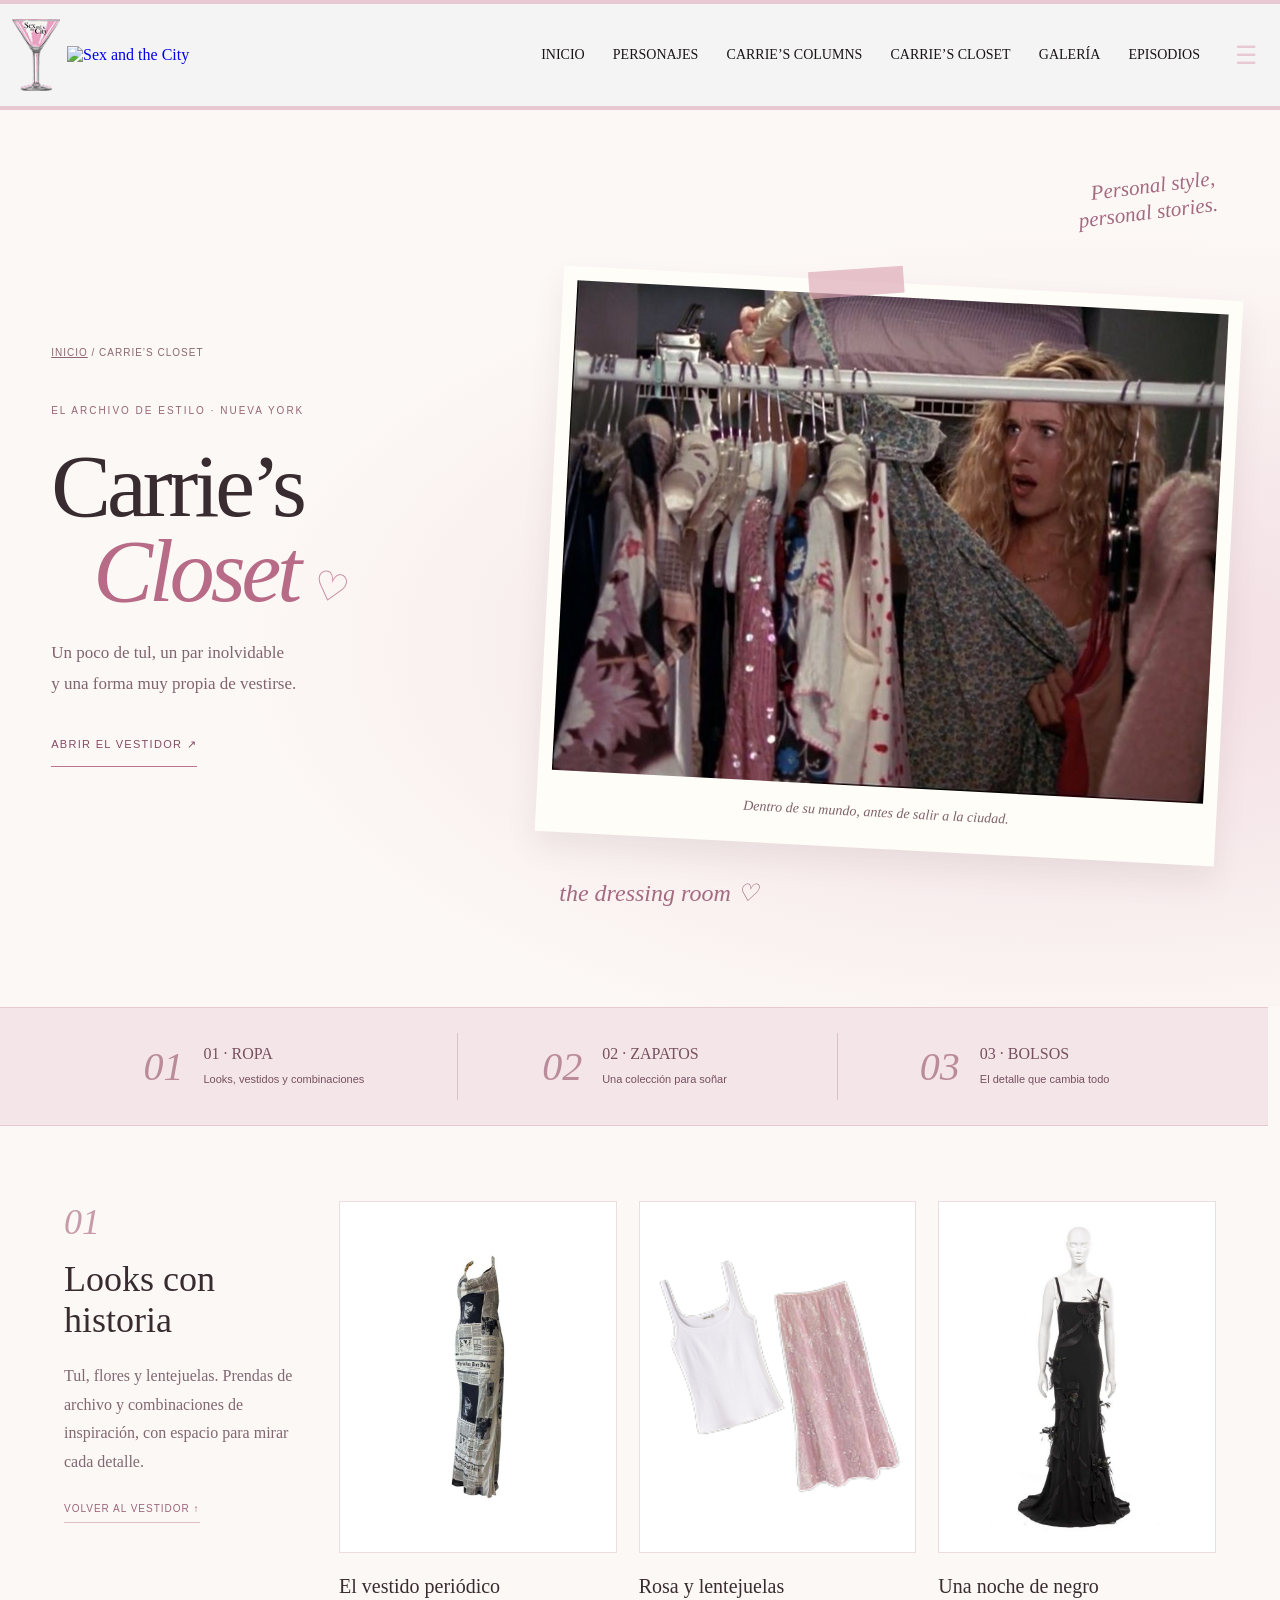
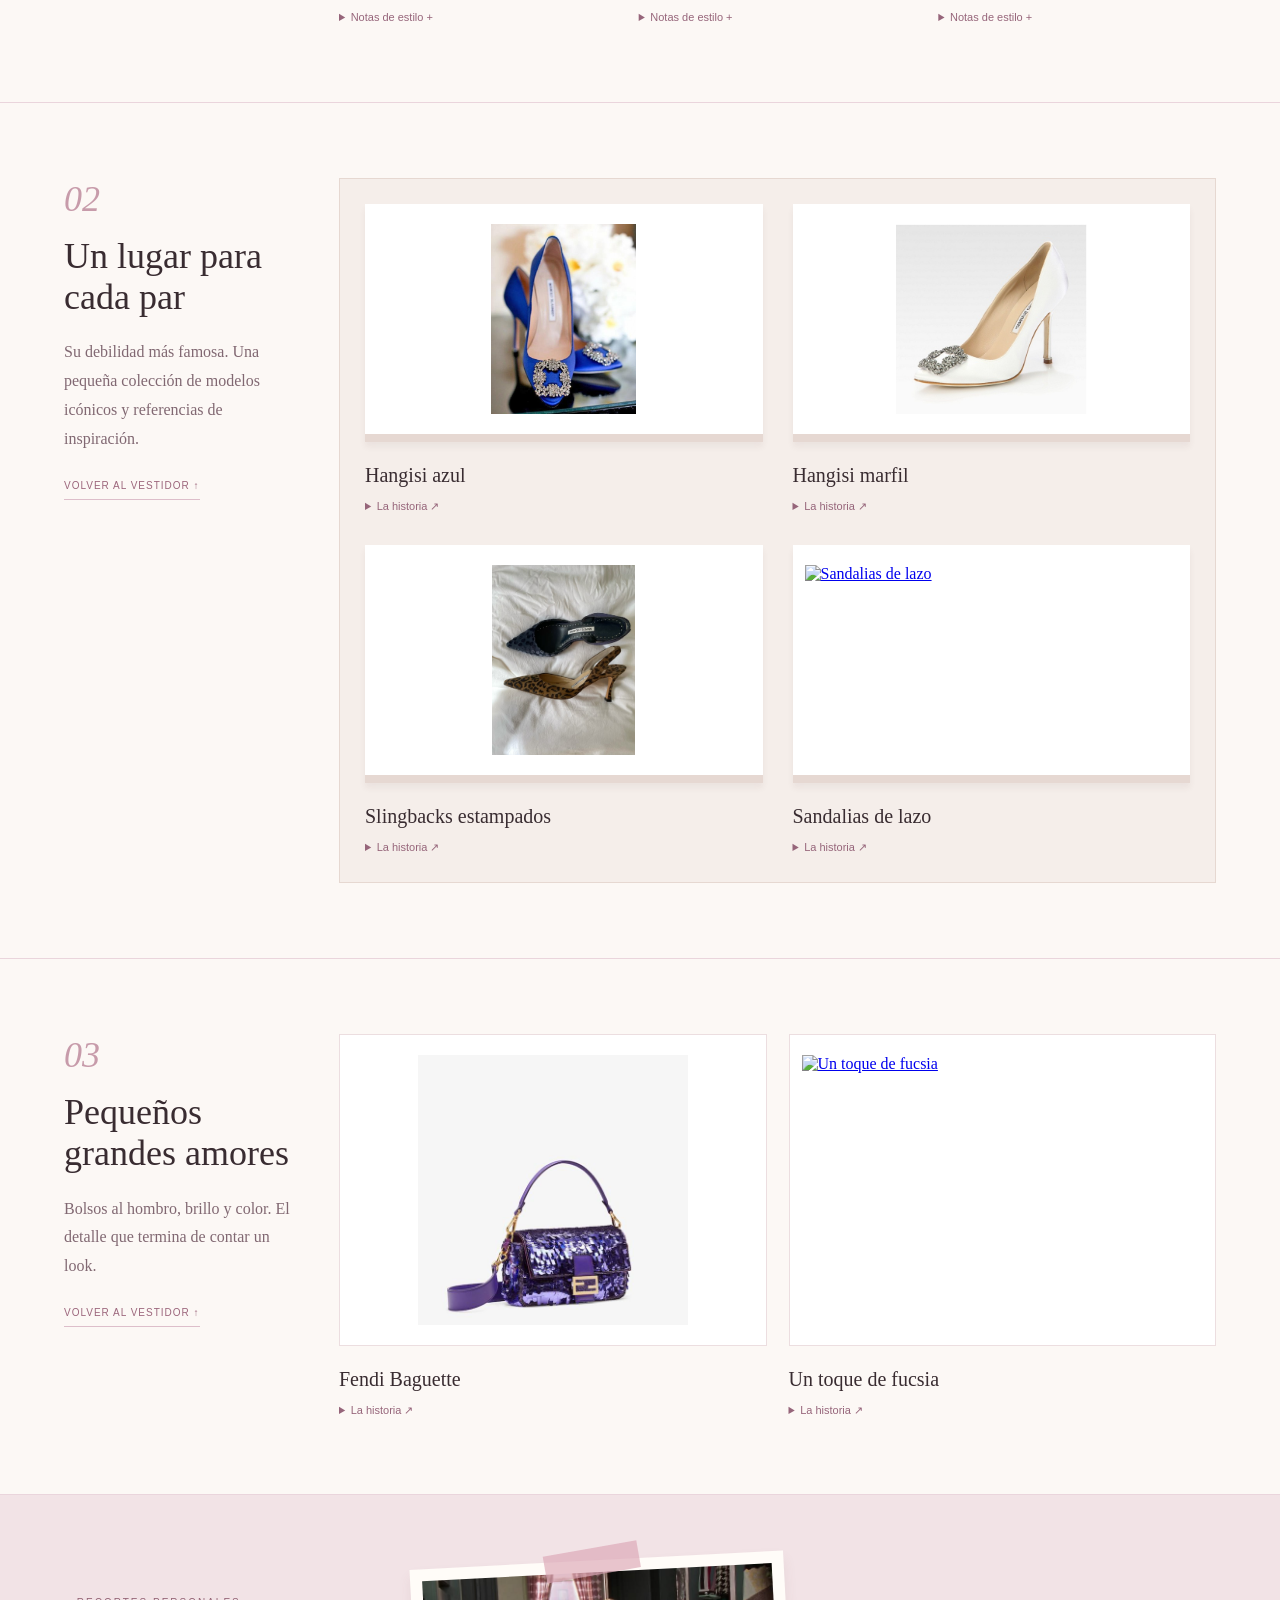
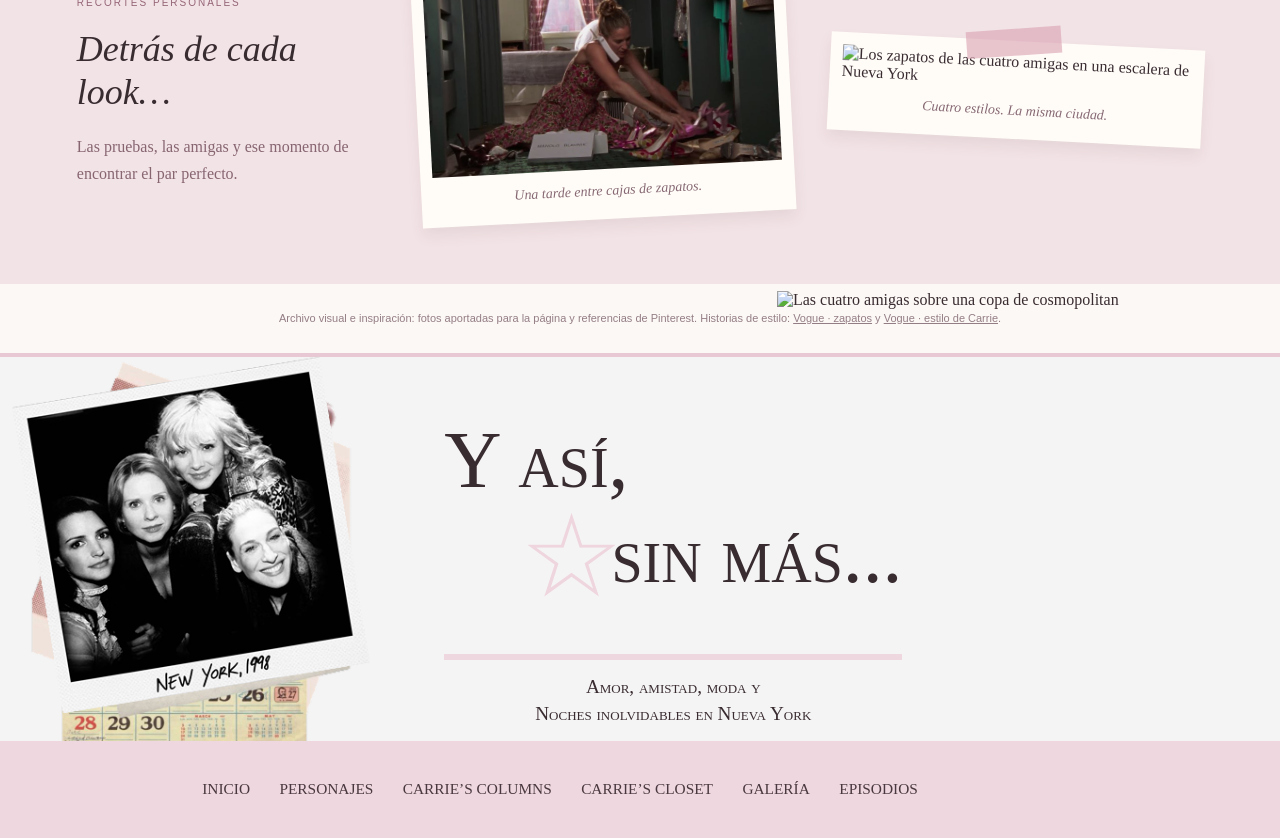
==== closet.html @ 728fbae3 "Add files via upload" ====
<!DOCTYPE html><html lang="es"><head><meta charset="UTF-8"><meta name="viewport" content="width=device-width, initial-scale=1.0"><title>Carrie's Closet | Sex and the City</title><link rel="stylesheet" href="style.css"><link rel="stylesheet" href="closet.css"></head><body class="pagina-closet">  <header class="site-header">
    <a class="logo" href="index.html" aria-label="Sex and the City · Inicio">
      <img src="imagenes/logo.png" alt="">
      <img src="imagenes/logo2sex.png" alt="Sex and the City" class="logo-secundaria">
    </a>
    <nav id="site-nav" aria-label="Navegación principal">
      <a href="index.html">INICIO</a>
      <a href="personajes.html">PERSONAJES</a>
      <a href="columnas.html">CARRIE’S COLUMNS</a>
      <a href="closet.html" aria-current="page">CARRIE’S CLOSET</a>
      <a href="galeria.html">GALERÍA</a>
      <a href="episodios.html">EPISODIOS</a>
    </nav>
    <button class="menu" type="button" aria-label="Abrir menú" aria-expanded="false" aria-controls="menu-overlay" aria-haspopup="dialog">☰</button>
  </header><main><section class="vestidor" id="vestidor"><div class="vestidor-centro"><p class="closet-migas"><a href="index.html">INICIO</a> / CARRIE’S CLOSET</p><span class="archivo-label">EL ARCHIVO DE ESTILO · NUEVA YORK</span><h1>Carrie’s<br><em>Closet</em><span aria-hidden="true">♡</span></h1><p>Un poco de tul, un par inolvidable<br>y una forma muy propia de vestirse.</p><a class="closet-boton" href="#ropa">ABRIR EL VESTIDOR ↗</a></div><div class="portada-editorial"><span class="nota-portada">Personal style,<br>personal stories.</span><figure><img src="imagenes/closet-portada.jpeg" alt="Carrie explorando su vestidor"><figcaption>Dentro de su mundo, antes de salir a la ciudad.</figcaption></figure><span class="firma-portada">the dressing room ♡</span></div></section><nav class="closet-indice" aria-label="Categorías del vestidor"><a href="#ropa"><span class="indice-numero">01</span><span>01 · ROPA<small>Looks, vestidos y combinaciones</small></span></a><a href="#zapatos"><span class="indice-numero">02</span><span>02 · ZAPATOS<small>Una colección para soñar</small></span></a><a href="#bolsos"><span class="indice-numero">03</span><span>03 · BOLSOS<small>El detalle que cambia todo</small></span></a></nav><section class="closet-categoria" id="ropa"><div class="closet-descripcion"><span>01</span><h2>Looks con historia</h2><p>Tul, flores y lentejuelas. Prendas de archivo y combinaciones de inspiración, con espacio para mirar cada detalle.</p><a href="#vestidor">VOLVER AL VESTIDOR ↑</a></div><div class="coleccion coleccion-ropa"><article class="pieza"><a class="pieza-imagen" href="imagenes/vestido-prenda-1.jpg" aria-label="Ampliar El vestido periódico"><img src="imagenes/vestido-prenda-1.jpg" alt="El vestido periódico" loading="lazy"></a><h3>El vestido periódico</h3><details><summary>Notas de estilo +</summary><p>El estampado de periódico de Dior, creado por John Galliano, es uno de los códigos más reconocibles del vestuario de Carrie. Esta pieza de archivo muestra el diseño sin una escena de fondo.</p></details></article><article class="pieza"><a class="pieza-imagen" href="imagenes/looks.png" aria-label="Ampliar Rosa y lentejuelas"><img src="imagenes/looks.png" alt="Rosa y lentejuelas" loading="lazy"></a><h3>Rosa y lentejuelas</h3><details><summary>Notas de estilo +</summary><p>Una musculosa blanca y una falda rosa: inspiración para ese equilibrio entre prendas sencillas y una textura que se lleva todas las miradas.</p></details></article><article class="pieza"><a class="pieza-imagen" href="imagenes/vestido-prenda-2.jpg" aria-label="Ampliar Una noche de negro"><img src="imagenes/vestido-prenda-2.jpg" alt="Una noche de negro" loading="lazy"></a><h3>Una noche de negro</h3><details><summary>Notas de estilo +</summary><p>Vestido largo con flores y detalles de plumas sobre maniquí. Una referencia de inspiración para el costado más teatral del vestidor.</p></details></article></div></section><section class="closet-categoria" id="zapatos"><div class="closet-descripcion"><span>02</span><h2>Un lugar para cada par</h2><p>Su debilidad más famosa. Una pequeña colección de modelos icónicos y referencias de inspiración.</p><a href="#vestidor">VOLVER AL VESTIDOR ↑</a></div><div class="coleccion coleccion-zapatos"><article class="pieza"><a class="pieza-imagen" href="imagenes/closet-pin-1.jpg" aria-label="Ampliar Hangisi azul"><img src="imagenes/closet-pin-1.jpg" alt="Hangisi azul" loading="lazy"></a><h3>Hangisi azul</h3><details><summary>La historia ↗</summary><p>Manolo Blahnik. El modelo de satén azul con hebilla de cristales se vuelve un símbolo romántico en la primera película de Sex and the City.</p></details></article><article class="pieza"><a class="pieza-imagen" href="imagenes/closet-pin-0.jpg" aria-label="Ampliar Hangisi marfil"><img src="imagenes/closet-pin-0.jpg" alt="Hangisi marfil" loading="lazy"></a><h3>Hangisi marfil</h3><details><summary>La historia ↗</summary><p>Una variante del modelo Hangisi. Referencia de diseño; este color no se presenta como el par azul de la película.</p></details></article><article class="pieza"><a class="pieza-imagen" href="imagenes/closet-pin-2.jpg" aria-label="Ampliar Slingbacks estampados"><img src="imagenes/closet-pin-2.jpg" alt="Slingbacks estampados" loading="lazy"></a><h3>Slingbacks estampados</h3><details><summary>La historia ↗</summary><p>Manolo Blahnik en una referencia vintage. Una inspiración para el gusto de Carrie por los zapatos con personalidad; no atribuimos estos pares a un episodio concreto.</p></details></article><article class="pieza"><a class="pieza-imagen" href="imagenes/zapatos.png" aria-label="Ampliar Sandalias de lazo"><img src="imagenes/zapatos.png" alt="Sandalias de lazo" loading="lazy"></a><h3>Sandalias de lazo</h3><details><summary>La historia ↗</summary><p>Recorte de inspiración en rosa: tiras delicadas y pequeños lazos para acompañar el ambiente femenino del vestidor.</p></details></article></div></section><section class="closet-categoria" id="bolsos"><div class="closet-descripcion"><span>03</span><h2>Pequeños grandes amores</h2><p>Bolsos al hombro, brillo y color. El detalle que termina de contar un look.</p><a href="#vestidor">VOLVER AL VESTIDOR ↑</a></div><div class="coleccion coleccion-bolsos"><article class="pieza"><a class="pieza-imagen" href="imagenes/closet-pin-5.jpg" aria-label="Ampliar Fendi Baguette"><img src="imagenes/closet-pin-5.jpg" alt="Fendi Baguette" loading="lazy"></a><h3>Fendi Baguette</h3><details><summary>La historia ↗</summary><p>Su silueta compacta y su versión de lentejuelas violetas están ligadas al estilo de Carrie. La imagen es una referencia del modelo, no un fotograma.</p></details></article><article class="pieza"><a class="pieza-imagen" href="imagenes/bolso.png" aria-label="Ampliar Un toque de fucsia"><img src="imagenes/bolso.png" alt="Un toque de fucsia" loading="lazy"></a><h3>Un toque de fucsia</h3><details><summary>La historia ↗</summary><p>Un recorte de bolso rosa para el moodboard. Inspiración de color, sin atribuir esta pieza a un episodio de la serie.</p></details></article></div></section><section class="album-closet"><div><span class="archivo-label">RECORTES PERSONALES</span><h2>Detrás de cada look…</h2><p>Las pruebas, las amigas y ese momento de encontrar el par perfecto.</p></div><figure><img src="imagenes/closet-manolos.jpeg" alt="Carrie eligiendo zapatos entre sus cajas de Manolo Blahnik" loading="lazy"><figcaption>Una tarde entre cajas de zapatos.</figcaption></figure><figure><img src="imagenes/closet-amigas.jpeg" alt="Los zapatos de las cuatro amigas en una escalera de Nueva York" loading="lazy"><figcaption>Cuatro estilos. La misma ciudad.</figcaption></figure></section><p class="closet-fuentes">Archivo visual e inspiración: fotos aportadas para la página y referencias de Pinterest. Historias de estilo: <a href="https://www.vogue.com/slideshow/carrie-bradshaw-shoes">Vogue · zapatos</a> y <a href="https://www.vogue.com/slideshow/carrie-bradshaw-elements-of-style">Vogue · estilo de Carrie</a>.</p>    <section class="final cierre-referencia" aria-label="Y así, sin más">
      <div class="final-imagen"><img src="imagenes/chicas-blanco-negro.png" alt="Carrie, Samantha, Charlotte y Miranda en una foto de recuerdo"></div>
      <div class="final-text">
        <h2><span>Y así,</span><span><i aria-hidden="true">☆</i>sin más...</span></h2>
        <p>Amor, amistad, moda y<br>Noches inolvidables en Nueva York</p>
      </div>
      <div class="final-copa"><img src="imagenes/copa-chicas.png" alt="Las cuatro amigas sobre una copa de cosmopolitan"></div>
    </section></main>  <footer class="site-footer">
      <a href="index.html">INICIO</a>
      <a href="personajes.html">PERSONAJES</a>
      <a href="columnas.html">CARRIE’S COLUMNS</a>
      <a href="closet.html" aria-current="page">CARRIE’S CLOSET</a>
      <a href="galeria.html">GALERÍA</a>
      <a href="episodios.html">EPISODIOS</a>
  </footer>  <dialog class="menu-overlay" id="menu-overlay" aria-labelledby="menu-titulo">
    <button class="menu-cerrar" type="button" aria-label="Cerrar menú">×</button>
    <span class="menu-adorno" aria-hidden="true">♡</span>
    <h2 id="menu-titulo">Nos encontramos acá.</h2>
    <nav class="menu-enlaces" aria-label="Menú de la superposición">
      <a href="index.html">INICIO</a>
      <a href="personajes.html">PERSONAJES</a>
      <a href="columnas.html">CARRIE’S COLUMNS</a>
      <a href="closet.html" aria-current="page">CARRIE’S CLOSET</a>
      <a href="galeria.html">GALERÍA</a>
      <a href="episodios.html">EPISODIOS</a>
      <a class="menu-contacto" href="contacto.html">CONTACTO ↗</a>
    </nav>
  </dialog><script src="navegacion.js"></script><script src="stickers.js"></script></body></html>
---- style.css ----
/* style.css */

* {
  margin: 0;
  padding: 0;
  box-sizing: border-box;
}


html {
  scroll-behavior: smooth;
}


body {
  background: #f8f6f6;
  color: #191516;

  font-family:
    Georgia,
    "Times New Roman",
    serif;
}


/* HEADER */

header {

  height: 82px;

  display: flex;

  align-items: center;

  justify-content: space-between;

  padding: 0 28px;

  border-top: 3px solid #efcbd2;

  border-bottom: 3px solid #efcbd2;

  background: #fafafa;

}


.logo {

  display: flex;

  align-items: center;

  gap: 8px;

}


.logo img {

  width: 30px;

  height: auto;

  display: block;

}

/* Regla más específica para la imagen secundaria del logo (anular .logo img) */
.logo img.logo-secundaria {
  width: 200px;
  max-width: 48%;
  height: auto;
  display: block;
}


.logo-secundaria {

  width: 180px;

  max-width: 40%;

  height: auto;

  display: block;

}


nav {

  display: flex;

  align-items: center;

  justify-content: flex-end;

  gap: 26px;

  margin-left: auto;

  margin-right: 12px;

}


nav a {

  font-size: 18px;

  color: #222;

  text-decoration: none;

}


nav a:hover {

  color: #c993a0;

}


.menu {

  color: #e7a9b7;

  font-size: 20px;

  cursor: pointer;

}



/* HERO */

.hero {

  min-height: 350px;

  display: grid;

  grid-template-columns:
    36% 64%;

  align-items: center;

  padding: 30px 25px;

  border-bottom:
    3px solid #efd0d5;

}


.hero-text h1 {

  font-size: 96px;

  font-weight: normal;

  line-height: 1.02;

  letter-spacing: 2px;

  margin-bottom: 30px;

}


.hero-text p {

  font-size: 24px;

  line-height: 1.4;

  margin-bottom: 26px;

}


.hero-imagen img {

  width: 100%;

  display: block;

}


.boton {

  display: inline-block;


  padding:
    18px 28px;

  background: #efd0d6;

  color: #4e4245;

  text-decoration: none;

  font-size: 18px;

  transition: .3s;

}


.boton:hover {

  background: #dcaeba;

}



/* PERSONAJES */

.personajes {

  padding:
    20px 35px 10px;

  position: relative;

}


.personajes h2 {

  text-align: center;

  font-size: 32px;

  font-weight: normal;

  text-decoration:
    underline #ebb6c2;


  margin-bottom: 30px;

}

/* Evitar color azul en enlaces de las tarjetas de personajes */
.personaje-link {
  color: inherit;
  text-decoration: none;
  display: block;
}
.personaje-link:hover {
  color: #c993a0;
}

/* Enlaces dentro del overlay de detalle */
.detalle-personaje a {
  color: inherit;
  text-decoration: none;
}


.personajes-grid {

  display: grid;

  grid-template-columns:
    repeat(4, 1fr);

  gap: 45px;

  text-align: center;

}


.personajes article img {

  width: 140px;

  height: 140px;

  object-fit: cover;

  border-radius: 50%;

  margin-bottom: 18px;

}


.personajes h3 {

  font-size: 18px;

  font-weight: normal;

  line-height: 1.2;

}


.personajes span {

  color: #e8afbb;

  font-size: 32px;

}



/* COLUMN */

.column {
  width: 100%;
  background: #b68e98;
}

.column-collage {
  display: block;
  width: 100%;
  height: auto;
}


.boton-claro {

  display: inline-block;

  background: #f7dce2;

  padding:
    12px 18px;

  text-decoration: none;

  color: #211c1e;

  font-size: 10px;

}



/* CLOSET */

.closet {

  padding:
    25px 60px;

  background: #fafafa;

}


.closet > h2 {

  text-align: center;

  font-size: 23px;

  font-weight: normal;

  margin-bottom: 18px;

}


.closet-grid {

  display: grid;

  grid-template-columns:
    repeat(3, 1fr);

  gap: 36px;

}


.closet article {

  height: 150px;

  background: #efd6da;

  border:
    4px solid #efcbd2;

  display: flex;

  flex-direction: column;

  justify-content: center;

  align-items: center;

}


.closet article img {

  max-width: 120px;

  max-height: 105px;

  object-fit: contain;

}


.closet h3 {

  font-size: 12px;

  font-weight: normal;

}



/* NEW YORK */

.new-york {

  min-height: 260px;

  display: grid;

  grid-template-columns:
    35% 65%;

  background: #f4ded6;

}


.ny-text {

  padding:
    25px 20px;

}


.ny-text h2 {

  font-size: 43px;

  font-weight: normal;

  line-height: 1;

  margin-bottom: 25px;

}


.ny-text p {

  font-size: 12px;

  margin-bottom: 20px;

}


.ny-imagen img {

  width: 100%;

  height: 100%;

  object-fit: cover;

}



/* EPISODIOS */

.episodios {

  padding:
    18px 67px 12px;

  background: #fafafa;

  border-bottom:
    3px solid #efd0d5;

}


.episodios-titulo {

  text-align: center;

  margin-bottom: 20px;

}


.episodios-titulo h2 {

  font-size: 21px;

  font-weight: normal;

  text-decoration:
    underline #eeb9c4;

}


.episodios-titulo p {

  font-size: 9px;

  line-height: 1.5;

  margin-top: 7px;

}


.temporadas {

  display: grid;

  grid-template-columns:
    repeat(6, 1fr);

  gap: 10px;

}


.temporadas div {

  height: 68px;

  border:
    4px solid #efcbd2;

  background:
    #f1dde1;

  display: flex;

  flex-direction: column;

  align-items: center;

  justify-content: center;

}


.temporadas strong {

  font-size: 16px;

  font-weight: normal;

}


.temporadas span {

  font-size: 7px;

  margin-top: 5px;

}



/* FINAL */

.final {

  min-height: 270px;

  display: grid;

  grid-template-columns:
    33% 40% 27%;

  align-items: center;

  padding: 20px;

  background: #fafafa;

}


.final-imagen img {

  width: 100%;

  transform: rotate(-8deg);

}


.final-text {

  text-align: center;

}


.final-text h2 {

  font-size: 41px;

  font-weight: normal;

  line-height: 1.1;

  margin-bottom: 32px;

}


.final-text p {

  font-size: 10px;

  line-height: 1.5;

}


.final-copa img {

  width: 100%;

}



/* FOOTER */

footer {

  height: 58px;

  background: #efd7dc;

  display: flex;

  align-items: center;

  justify-content: center;

  gap: 40px;

}


footer a {

  color: #302729;

  font-size: 11px;

  text-decoration: none;

}


footer a:hover {

  color: #ad7180;

}



/* RESPONSIVE */

@media (max-width: 850px) {

  nav {
    display: none;
  }


  .hero {

    grid-template-columns:
      1fr;

  }


  .hero-text {

    margin-bottom: 30px;

  }

  .hero-text h1 {
    font-size: 48px;
    line-height: 1.05;
    margin-bottom: 18px;
  }

  .hero-text p {
    font-size: 16px;
    margin-bottom: 16px;
  }

  .boton {
    font-size: 14px;
    padding: 12px 18px;
  }

  /* Ajuste del logo secundario en pantallas pequeñas */
  .logo img.logo-secundaria {
    width: 110px;
    max-width: 45%;
  }


  .personajes-grid {

    grid-template-columns:
      repeat(2, 1fr);

  }


  .closet-grid {

    grid-template-columns:
      1fr;

  }


  .new-york {

    grid-template-columns:
      1fr;

  }


  .temporadas {

    grid-template-columns:
      repeat(3, 1fr);

  }


  .final {

    grid-template-columns:
      1fr;

    gap: 30px;

  }


  footer {

    flex-wrap: wrap;

    height: auto;

    padding: 20px;

  }

}


/* DETALLES DE PERSONAJES */
body.detalle-abierto { overflow: hidden; }
.detalle-personajes {
  margin: auto;
  width: min(1100px, calc(100% - 40px));
  max-height: calc(100dvh - 40px);
  padding: 0;
  border: 0;
  background: #fff;
  color: #302729;
  box-shadow: 0 24px 90px #30272940;
}
.detalle-personajes::backdrop { background: #30272999; backdrop-filter: blur(5px); }
.detalle-personaje {
  position: relative;
  display: grid;
  grid-template-columns: 1.45fr 1fr;
  gap: 6%;
  align-items: center;
  padding: 85px 6%;
  min-height: 530px;
}
.detalle-personaje[hidden] { display: none; }
.cerrar-detalle {
  position: absolute; top: 15px; right: 22px;
  border: 0; background: transparent; color: #aa7589;
  font-size: 32px; cursor: pointer;
}
.detalle-camara {
  position: relative;
  aspect-ratio: 1.55;
  border: 5px solid #b57e98;
  border-radius: 30px;
  background: linear-gradient(125deg, #f9deea, #cc96af 45%, #f2cddd 75%, #b97d9a);
  box-shadow: inset 0 0 0 3px #fbe6ef, inset 0 -8px 10px #8a536c80, 0 5px 0 #835d70;
  transform: rotate(-2deg);
}
.camara-marca { position: absolute; top: 4%; left: 9%; font: italic 11px Georgia, serif; color: #745369; }
.camara-pantalla {
  position: absolute; inset: 14% 24% 9% 4%;
  border: 9px solid #252024; border-radius: 10px;
  background: #171517; overflow: hidden;
}
.camara-pantalla img { display: block; width: 100%; height: 100%; object-fit: contain; filter: grayscale(1); }
.camara-controles {
  position: absolute; inset: 6% 3% 6% 79%;
  display: flex; flex-direction: column; align-items: center; justify-content: space-between;
  color: #735b68; font: 12px Arial, sans-serif;
}
.camara-flash { width: 100%; height: 10%; border: 3px solid #a77e90; border-radius: 15px; background: linear-gradient(90deg,#f8f4ee,#a9aca8,#fff); }
.camara-rueda, .camara-dial { display: grid; place-items: center; width: 100%; aspect-ratio: 1; border: 3px double #8f8588; border-radius: 50%; background: linear-gradient(120deg,#f9f8f5,#aaa5a6,#e2dcdf); font-size: 28px; }
.camara-dial { width: 85%; font-size: 12px; }
.camara-menu { font-size: 9px; }
.camara-pie { position: absolute; bottom: 2%; left: 24%; font: 9px Arial, sans-serif; letter-spacing: 2px; color: #694858; }
.detalle-info { position: relative; }
.detalle-etiqueta { color: #b68199; font: 10px Arial, sans-serif; letter-spacing: 3px; }
.detalle-info h2 { color: #ca96af; font-size: clamp(30px, 4vw, 46px); font-weight: normal; font-style: italic; line-height: 1.05; margin: 12px 0; }
.detalle-info p { font: 13px/1.6 Arial, sans-serif; margin-bottom: 16px; }
.detalle-info .detalle-lema { color: #a76d87; font-family: Georgia, serif; font-style: italic; }
.volver-detalle { border: 0; padding: 12px 17px; margin-top: 10px; background: #f7dfed; color: #513c48; font: 10px Arial, sans-serif; letter-spacing: .5px; cursor: pointer; }
.volver-detalle span { margin-left: 15px; }
.volver-detalle:hover { background: #edc6dc; }
.detalle-personajes button:focus-visible { outline: 2px solid #9b5e7d; outline-offset: 4px; }
@media (max-width: 650px) {
  .detalle-personajes { width: calc(100% - 24px); max-height: calc(100dvh - 24px); }
  .detalle-personaje { grid-template-columns: 1fr; gap: 35px; padding: 60px 25px 32px; }
  .detalle-camara { width: 100%; max-width: 420px; margin: auto; }
  .detalle-info h2 { font-size: 36px; }
}

/* Enlace sobre la flecha del collage de Carrie. */
.column { position: relative; }
.column-abrir {
  position: absolute;
  left: 63.7%;
  top: 67.3%;
  width: 23.5%;
  height: 8.8%;
  transform: rotate(12deg);
  border-radius: 2px;
}
.column-abrir:hover { background: #ffffff25; }
.column-abrir:focus-visible { outline: 3px solid #6f3e55; outline-offset: 4px; }

/* Header y footer compartidos por todas las páginas. */
.site-header {
  position: relative;
  height: 90px;
  padding: 0 3%;
  background: #fffafa;
  border-color: #efd0db;
}
.site-header .logo { flex: 0 0 auto; gap: 9px; text-decoration: none; }
.site-header .logo img { width: 30px; }
.site-header .logo img.logo-secundaria { width: 155px; max-width: none; }
.site-header nav { display: flex; gap: clamp(18px, 2.5vw, 36px); margin: 0 0 0 auto; }
.site-header nav a { font-size: 13px; letter-spacing: .4px; padding: 12px 0; color: #49383f; }
.site-header nav a:hover, .site-footer a:hover { color: #b4728c; }
.site-header .menu { display: none; border: 0; background: transparent; min-width: 44px; min-height: 44px; color: #bb7e98; }
.site-header a:focus-visible, .site-header button:focus-visible, .site-footer a:focus-visible { outline: 2px solid #b4728c; outline-offset: 5px; }
.site-footer {
  height: auto;
  min-height: 86px;
  padding: 24px 5%;
  gap: 20px 38px;
  flex-wrap: wrap;
  background: #efd7df;
  border-top: 1px solid #e5c0cd;
}
.site-footer a { color: #49383f; font-size: 12px; letter-spacing: .5px; padding: 8px 0; }
@media (max-width: 1050px) {
  .site-header .menu { display: block; margin-left: auto; }
  .site-header nav { display: none; }
  .site-header nav.abierto {
    display: flex;
    position: absolute;
    top: 100%; left: 0; right: 0;
    z-index: 20;
    flex-direction: column;
    gap: 8px;
    margin: 0;
    padding: 20px;
    background: #fffafa;
    border-bottom: 2px solid #efd0db;
    box-shadow: 0 12px 20px #835b7015;
  }
}
@media (max-width: 650px) {
  .site-header { height: 80px; padding: 0 20px; }
  .site-header .logo img.logo-secundaria { width: 135px; }
  .site-footer { gap: 12px 24px; }
}

/* Inicio: composición editorial y detalles de diario. */
.pagina-inicio main { overflow: clip; }
.pagina-inicio .hero {
  grid-template-columns: minmax(0, .85fr) minmax(0, 1.4fr);
  position: relative;
  gap: 3%;
  padding: clamp(35px, 5vw, 75px) 5%;
  min-height: 480px;
  background: radial-gradient(ellipse at 75% 50%, #f4dde7, transparent 65%), #fffafa;
}
.pagina-inicio .hero-text { position: relative; z-index: 1; margin: 0; }
.pagina-inicio .hero-text h1 { font-size: clamp(50px, 6.8vw, 100px); line-height: 1; letter-spacing: -2px; margin-bottom: 24px; }
.pagina-inicio .hero-text p { font-size: clamp(15px, 1.6vw, 22px); line-height: 1.65; letter-spacing: 1px; margin-bottom: 28px; color: #795663; }
.pagina-inicio .boton { font-size: 13px; padding: 15px 22px; border: 1px solid #e4b4c5; background: #f2d5df; border-radius: 3px; letter-spacing: .6px; }
.pagina-inicio .boton:hover { background: #eac0d0; }
.pagina-inicio .hero-imagen { position: relative; aspect-ratio: 1.75; overflow: hidden; transform: rotate(-2deg); }
.pagina-inicio .hero-imagen img { position: absolute; top: 0; left: 0; width: 100%; height: auto; }
.pagina-inicio .personajes { padding: 42px 6% 35px; background: #fffafa; }
.pagina-inicio .personajes h2 { font-size: clamp(25px, 3vw, 36px); text-underline-offset: 9px; margin-bottom: 40px; }
.pagina-inicio .personajes-grid { gap: 25px; max-width: 1100px; margin: auto; }
.pagina-inicio .personajes article img { width: clamp(120px, 14vw, 180px); height: clamp(120px, 14vw, 180px); border: 5px solid #f6e3ea; box-shadow: 0 7px 16px #90627415; }
.pagina-inicio .personajes h3 { font-size: 19px; line-height: 1.35; }
.pagina-inicio .closet { position: relative; padding: 48px 6% 55px; background: #fcf5f7; }
.pagina-inicio .closet > h2 { font-size: 32px; margin-bottom: 30px; }
.pagina-inicio .closet-grid { max-width: 1150px; margin: auto; gap: 28px; }
.pagina-inicio .closet article { height: 225px; border: 1px solid #e8c5d1; background: #fffafa; box-shadow: 5px 6px 0 #efdbe3; border-radius: 4px; gap: 14px; }
.pagina-inicio .closet article img { max-width: 165px; max-height: 145px; }
.pagina-inicio .closet h3 { font-size: 15px; letter-spacing: .7px; }
.pagina-inicio .new-york { position: relative; display: grid; grid-template-columns: 1fr; min-height: 460px; padding: 45px 5%; isolation: isolate; background: #f7e5df; }
.pagina-inicio .ny-imagen { position: absolute; inset: 0; z-index: -2; }
.pagina-inicio .ny-imagen img { display: block; width: 100%; height: 100%; object-fit: cover; object-position: center right; }
.pagina-inicio .new-york::before { content: ''; position: absolute; inset: 0; z-index: -1; background: linear-gradient(90deg, #fff5edd9, #fff5ed50 38%, transparent 62%); }
.pagina-inicio .ny-text { width: min(360px, 38%); align-self: center; padding: 30px 25px; background: #fffaf0df; border: 1px solid #f3d4da; box-shadow: 0 12px 30px #84586516; transform: rotate(-2deg); }
.pagina-inicio .ny-text::before { content: ''; position: absolute; width: 90px; height: 22px; top: -11px; left: calc(50% - 45px); background: #eab0c3a6; transform: rotate(5deg); }
.pagina-inicio .ny-text h2 { font-size: clamp(38px, 4.5vw, 64px); margin-bottom: 22px; letter-spacing: -1px; }
.pagina-inicio .ny-text p { font-size: 15px; line-height: 1.65; margin-bottom: 24px; }
.pagina-inicio .episodios { position: relative; padding: 55px 6% 60px; background: #fffafa; }
.pagina-inicio .episodios-titulo { margin-bottom: 35px; }
.pagina-inicio .episodios-titulo h2 { font-size: clamp(32px, 4vw, 48px); text-underline-offset: 9px; }
.pagina-inicio .episodios-titulo p { font-size: 15px; line-height: 1.8; margin-top: 22px; color: #795663; }
.pagina-inicio .temporadas { gap: 20px; max-width: 1200px; margin: auto; }
.pagina-inicio .temporadas div { position: relative; height: 150px; gap: 12px; border: 1px solid #e7bfce; background: linear-gradient(145deg, #fdf3f6, #efd3df); border-radius: 3px; box-shadow: 4px 5px 0 #f3e5eb; }
.pagina-inicio .temporadas div:nth-child(even) { transform: rotate(2deg); }
.pagina-inicio .temporadas strong { font-size: 44px; color: #a06980; }
.pagina-inicio .temporadas span { font-size: 12px; letter-spacing: .8px; }
.pagina-inicio .final { position: relative; padding: 40px 5%; gap: 25px; grid-template-columns: 30% 40% 25%; }
.sticker { position: absolute; color: #ca8ca7; font: 52px/1 Georgia, serif; text-shadow: 2px 2px white, -2px -2px white, 2px -2px white, -2px 2px white; pointer-events: none; z-index: 2; }
.sticker-hero { top: 18px; right: 4%; transform: rotate(12deg); }
.sticker-personajes { top: 27px; left: 5%; transform: rotate(-18deg); }
.sticker-closet { right: 5%; top: 25px; color: #bca8ba; transform: rotate(15deg); }
.sticker-episodios { left: 6%; top: 30px; transform: rotate(-12deg); }
.sticker-final { right: 29%; top: 18px; transform: rotate(18deg); }
@media (max-width: 1000px) {
  .pagina-inicio .temporadas { grid-template-columns: repeat(3, 1fr); }
  .pagina-inicio .ny-text { width: min(340px, 45%); }
}
@media (max-width: 650px) {
  .pagina-inicio .hero { grid-template-columns: 1fr; padding: 40px 24px 25px; gap: 30px; }
  .pagina-inicio .hero-text { text-align: center; }
  .pagina-inicio .hero-text h1 { font-size: clamp(48px, 12vw, 72px); }
  .pagina-inicio .hero-imagen { width: 100%; max-width: 500px; justify-self: center; }
  .pagina-inicio .personajes, .pagina-inicio .closet, .pagina-inicio .episodios { padding: 40px 24px; }
  .pagina-inicio .personajes h2, .pagina-inicio .closet > h2 { font-size: 25px; }
  .pagina-inicio .personajes-grid { gap: 24px 15px; }
  .pagina-inicio .personajes h3 { font-size: 16px; }
  .pagina-inicio .closet-grid { grid-template-columns: 1fr; gap: 25px; }
  .pagina-inicio .new-york { min-height: 540px; padding: 30px 24px; align-items: end; }
  .pagina-inicio .ny-imagen img { object-position: 72% center; }
  .pagina-inicio .new-york::before { background: linear-gradient(0deg, #fff5ed9c, transparent 80%); }
  .pagina-inicio .ny-text { width: min(300px, 90%); align-self: end; padding: 22px; }
  .pagina-inicio .ny-text h2 { font-size: 42px; }
  .pagina-inicio .temporadas { gap: 18px 12px; grid-template-columns: repeat(2, 1fr); }
  .pagina-inicio .temporadas div { height: 140px; }
  .pagina-inicio .episodios-titulo p { font-size: 13px; }
  .pagina-inicio .final { grid-template-columns: 1fr; padding: 40px 30px; }
  .pagina-inicio .final-imagen, .pagina-inicio .final-copa { width: min(100%, 300px); margin: auto; }
  .sticker { font-size: 34px; }
  .sticker-personajes { left: 6px; top: 12px; }
  .sticker-closet { right: 8px; top: 12px; }
  .sticker-episodios { left: 12px; top: 12px; }
}

/* Proporciones compartidas de las referencias del menú y del cierre. */
.site-header { height: 110px; padding: 0 12px; background: #f5f4f4; border-top: 4px solid #e8c8d3; border-bottom: 4px solid #e8c8d3; }
.site-header .logo { gap: 7px; }
.site-header .logo img { width: 48px; }
.site-header .logo img.logo-secundaria { width: 145px; }
.site-header nav { gap: clamp(22px, 4vw, 55px); }
.site-header nav a { font-size: 14px; letter-spacing: 0; color: #191516; }
.site-header .menu { display: block; margin-left: 24px; font-size: 25px; color: #e8c8d3; }
main > .cierre-referencia, .pagina-inicio main > .cierre-referencia {
  position: relative; display: block; height: 30.3vw; min-height: 0;
  padding: 0; margin: 0; border-top: 4px solid #e8c8d3; background: #f5f4f4;
}
.cierre-referencia .final-imagen, .pagina-inicio .cierre-referencia .final-imagen { position: absolute; left: -1%; top: -6.5vw; width: 38%; max-width: none; margin: 0; }
.cierre-referencia .final-imagen img { display: block; width: 100%; transform: none; }
.cierre-referencia .final-text { position: absolute; left: 34.7%; top: 5vw; width: 35.8%; }
.cierre-referencia .final-text h2 { font-size: 6.2vw; font-weight: normal; font-variant: small-caps; line-height: 1; text-align: left; margin: 0 0 3vw; }
.cierre-referencia .final-text h2 span { display: block; white-space: nowrap; }
.cierre-referencia .final-text h2 span + span { text-align: right; }
.cierre-referencia .final-text h2 i { color: #eed5de; font-style: normal; font-size: 9vw; vertical-align: -.12em; margin-right: -.1em; }
.cierre-referencia .final-text p { border-top: .5vw solid #efd7df; padding-top: 1.1vw; font-size: 1.5vw; font-variant: small-caps; line-height: 1.4; }
.cierre-referencia .final-copa, .pagina-inicio .cierre-referencia .final-copa { position: absolute; top: -5.1vw; right: -2.7%; width: 42%; max-width: none; margin: 0; z-index: 2; pointer-events: none; }
.cierre-referencia .final-copa img { display: block; width: 100%; }
.site-footer { min-height: 0; height: 7.6vw; padding: 0 17.5% 0 28%; gap: 3.4vw; flex-wrap: nowrap; background: #efd7df; border: 0; }
.site-footer a { font-size: 1.5vw; letter-spacing: 0; white-space: nowrap; padding: 8px 0; }
body.menu-abierto { overflow: hidden; }
.menu-overlay { margin: auto; width: min(460px, calc(100% - 32px)); max-height: calc(100dvh - 40px); padding: 44px 35px; border: 1px solid #e7c0cf; background: #fffafa; color: #49383f; box-shadow: 0 20px 80px #49383f40; }
.menu-overlay::backdrop { background: #49383f80; backdrop-filter: blur(5px); }
.menu-cerrar { position: absolute; top: 8px; right: 14px; background: transparent; border: 0; font-size: 32px; color: #b4728c; cursor: pointer; width: 44px; height: 44px; }
.menu-adorno { display: block; color: #d3a0b5; font-size: 40px; text-align: center; }
.menu-overlay h2 { font-size: 30px; font-weight: normal; text-align: center; margin: 12px 0 25px; }
.menu-overlay .menu-enlaces { display: flex; flex-direction: column; gap: 8px; margin: 0; }
.menu-enlaces a { display: block; font-size: 19px; padding: 10px; color: #49383f; text-decoration: none; }
.menu-enlaces .menu-contacto { background: #f3dce5; text-align: center; width: 100%; margin-top: 12px; }
.menu-overlay :focus-visible { outline: 2px solid #b4728c; outline-offset: 3px; }
.contacto-pagina { min-height: 65vh; padding: 70px 8%; text-align: center; background: #fffafa; }
.contacto-pagina h1 { font-size: 64px; font-weight: normal; margin: 30px 0; }
.contacto-pagina > span { display: block; color: #d3a0b5; font-size: 60px; margin-bottom: 30px; }
@media (max-width: 1050px) { .site-header .menu { margin-left: auto; } }
@media (max-width: 650px) {
  .site-header { height: 90px; }
  .site-header .logo img { width: 38px; }
  .site-header .logo img.logo-secundaria { width: 135px; }
  .site-footer { height: auto; min-height: 80px; padding: 18px 20px; flex-wrap: wrap; gap: 12px 22px; }
  .site-footer a { font-size: 12px; }
  .cierre-referencia .final-text p { font-size: 1.8vw; }
}
/* La copa se extiende sobre la franja del footer. */
body { overflow-x: clip; }
.pagina-inicio main { overflow: visible; }

.explorar-personajes { text-align: center; margin: 28px auto 0; color: #916176; }
.explorar-personajes > span { display: block; font-size: 28px; margin-bottom: 7px; }
.explorar-personajes p { font-size: 16px; line-height: 1.5; margin-bottom: 15px; }
.explorar-personajes a { display: inline-block; padding: 14px 22px; background: #f5dce6; border: 1px solid #e6bdcd; color: #744758; font: 12px/1.5 Arial, sans-serif; text-decoration: none; letter-spacing: .6px; }
.explorar-personajes a:hover { background: #edc6d6; }

/* Temporadas del inicio: enlaces a sus resúmenes completos. */
.pagina-inicio .temporadas-inicio { align-items: stretch; }
.temporadas-inicio > a { display: flex; flex-direction: column; justify-content: center; align-items: center; min-height: 195px; gap: 10px; padding: 20px 8px; border: 1px solid #e7bfce; border-radius: 3px; background: linear-gradient(145deg, #fff8fb, #efd3df); box-shadow: 4px 5px 0 #f3e5eb; color: #795663; text-align: center; text-decoration: none; transition: transform .2s, box-shadow .2s; }
.temporadas-inicio > a:hover { transform: translateY(-4px); box-shadow: 5px 9px 0 #f0dbe5; }
.temporadas-inicio small { font: 10px/1.5 Arial, sans-serif; }
.temporadas-inicio em { font: 11px Arial, sans-serif; border-bottom: 1px solid #d8a6bb; padding-bottom: 4px; margin-top: 8px; }
.temporadas-inicio > a:focus-visible { outline: 2px solid #a96885; outline-offset: 5px; }
@media (prefers-reduced-motion: reduce) { .temporadas-inicio > a { transition: none; } }

.closet-inicio-link { display: flex; width: 100%; height: 100%; align-items: center; justify-content: center; flex-direction: column; gap: 14px; color: inherit; text-decoration: none; }
.closet-titulo-link { color: inherit; text-decoration: none; }
.closet-inicio-link:hover, .closet-titulo-link:hover { color: #b4728c; }
.closet-inicio-link:focus-visible { outline: 2px solid #b4728c; outline-offset: 5px; }

/* Navegación compartida: las seis secciones en el mismo orden. */
.site-header #site-nav { gap: clamp(14px, 2.2vw, 32px); }
.site-header #site-nav a { white-space: nowrap; }
.site-footer { padding-left: 5%; padding-right: 17.5%; gap: clamp(14px, 2.3vw, 32px); justify-content: center; }
.site-footer a { font-size: clamp(11px, 1.2vw, 17px); }
@media (max-width: 900px) {
  .site-footer { height: auto; min-height: 80px; padding: 18px 20px; flex-wrap: wrap; gap: 12px 22px; }
  .site-footer a { font-size: 12px; }
}

/* Recortes de las láminas: repartidos en el aire entre secciones. */
.recortes-decorativos {
  display: flex;
  align-items: center;
  justify-content: space-between;
  gap: 25px;
  padding: 10px clamp(25px, 8vw, 120px);
  min-height: 110px;
  box-sizing: border-box;
  pointer-events: none;
  user-select: none;
  overflow: hidden;
}
.recorte-decorativo {
  display: block;
  flex: none;
  background-repeat: no-repeat;
  transform: rotate(var(--giro));
  mix-blend-mode: multiply;
}
.recorte-decorativo:nth-child(2) { margin-left: 12%; }
@media (max-width: 600px) {
  .recortes-decorativos { min-height: 90px; padding: 5px 20px; gap: 8px; }
  .recorte-decorativo { zoom: .75; }
  .recorte-decorativo:nth-child(2) { margin-left: 0; }
}
---- closet.css ----
.pagina-closet { background:#fcf8f5; color:#392c31; }
.pagina-closet main { overflow:hidden; }
.vestidor { max-width:1440px; margin:auto; padding:60px 4% 65px; display:grid; grid-template-columns:minmax(0,.8fr) minmax(0,1.2fr); gap:45px; align-items:center; background:radial-gradient(ellipse at 85% 60%,#f2dce2,transparent 55%); }
.closet-migas { font:10px/1.5 Arial,sans-serif; letter-spacing:1px; margin-bottom:40px; color:#8b6774; }
.closet-migas a { color:inherit; }
.archivo-label { font:10px/1.5 Arial,sans-serif; letter-spacing:2px; color:#956577; }
.vestidor h1 { position:relative; font:normal clamp(60px,7vw,100px)/.95 Georgia,serif; margin:25px 0; letter-spacing:-4px; }
.vestidor h1 em { color:#b76b87; font-weight:normal; padding-left:42px; }
.vestidor h1 > span { color:#c88fa5; font-size:40px; display:inline-block; transform:rotate(15deg); margin-left:15px; }
.vestidor-centro > p:not(.closet-migas) { font:17px/1.8 Georgia,serif; color:#806571; }
.closet-boton { display:inline-block; margin-top:24px; padding:15px 0; border-bottom:1px solid #b87591; font:11px Arial,sans-serif; letter-spacing:1.3px; text-decoration:none; color:#854b64; }
.portada-editorial { position:relative; padding:35px 0; }
.portada-editorial figure { margin:0; background:#fffdf8; padding:14px 14px 28px; transform:rotate(3deg); box-shadow:0 15px 30px #63484f18; }
.portada-editorial figure::before,.album-closet figure::before { content:''; position:absolute; width:95px; height:27px; background:#dca8b7a8; top:-12px; left:36%; transform:rotate(-7deg); }
.portada-editorial img { width:100%; display:block; }
.portada-editorial figcaption { font:italic 14px Georgia,serif; text-align:center; margin-top:18px; color:#7f626b; }
.nota-portada { position:relative; display:block; text-align:right; font:italic 21px/1.25 Georgia,serif; color:#a46a81; margin:0 10px 25px; transform:rotate(-7deg); }
.firma-portada { display:block; margin:30px 0 0 10px; color:#a46a81; font:italic 24px Georgia,serif; }
.closet-indice { display:grid; grid-template-columns:repeat(3,1fr); padding:25px 6%; background:#f4e5e8; border-block:1px solid #e6c9d1; }
.closet-indice a { display:flex; gap:20px; align-items:center; justify-content:center; padding:10px; color:#765160; text-decoration:none; font:16px Georgia,serif; }
.closet-indice a + a { border-left:1px solid #dcc0c9; }
.indice-numero { font:italic 40px Georgia,serif; color:#ba8b9a; }
.closet-indice small { display:block; margin-top:8px; font:11px/1.5 Arial,sans-serif; }
.closet-categoria { max-width:1350px; margin:auto; display:grid; grid-template-columns:230px minmax(0,1fr); gap:45px; padding:75px 5%; scroll-margin-top:30px; border-bottom:1px solid #ead5dc; }
.closet-descripcion > span { font:italic 36px Georgia,serif; color:#c79baa; }
.closet-descripcion h2 { font:normal 36px/1.15 Georgia,serif; margin:16px 0 20px; }
.closet-descripcion p { color:#816872; font:16px/1.8 Georgia,serif; }
.closet-descripcion > a { display:inline-block; margin-top:26px; color:#9c667c; font:10px Arial,sans-serif; letter-spacing:1px; text-decoration:none; border-bottom:1px solid #ddbeca; padding-bottom:8px; }
.coleccion { display:grid; grid-template-columns:repeat(3,minmax(0,1fr)); gap:22px; align-items:start; }
.pieza { min-width:0; }
.pieza-imagen { display:flex; align-items:center; justify-content:center; background:#fff; padding:20px 12px; border:1px solid #ecdee0; transition:transform .25s,box-shadow .25s; }
.pieza-imagen:hover { transform:translateY(-5px); box-shadow:0 12px 18px #6f425810; }
.pieza img { width:100%; height:310px; display:block; object-fit:contain; }
.pieza h3 { font:normal 20px/1.3 Georgia,serif; margin:20px 0 10px; }
.pieza summary { cursor:pointer; font:11px/1.6 Arial,sans-serif; color:#96657a; }
.pieza details p { font:13px/1.8 Arial,sans-serif; color:#735d67; margin-top:12px; }
.coleccion-zapatos { grid-template-columns:repeat(2,minmax(0,1fr)); gap:30px; background:#f5eeea; padding:25px; border:1px solid #e6d8d1; }
.coleccion-zapatos .pieza-imagen { border:0; border-bottom:8px solid #e6d8d2; box-shadow:0 5px 6px #5a3f4310; }
.coleccion-zapatos img { height:190px; }
.coleccion-bolsos { grid-template-columns:repeat(2,minmax(0,1fr)); }
.coleccion-bolsos img { height:270px; }
.album-closet { display:grid; grid-template-columns:.8fr 1fr 1fr; gap:40px; align-items:center; background:#f2e3e6; padding:65px 6%; }
.album-closet h2 { font:italic 36px/1.2 Georgia,serif; font-weight:normal; margin:18px 0; }
.album-closet p { font:16px/1.7 Georgia,serif; color:#876571; }
.album-closet figure { position:relative; margin:0; background:#fffcf8; padding:12px 12px 20px; transform:rotate(-3deg); box-shadow:0 8px 14px #68484e15; }
.album-closet figure:last-child { transform:rotate(3deg); }
.album-closet img { display:block; width:100%; height:auto; }
.album-closet figcaption { font:italic 14px Georgia,serif; margin-top:14px; text-align:center; color:#866873; }
.closet-fuentes { padding:25px 6%; font:11px/1.7 Arial,sans-serif; color:#947e86; text-align:center; }
.closet-fuentes a { color:inherit; }
.pagina-closet :focus-visible { outline:2px solid #a2637e; outline-offset:5px; }
@media(max-width:950px) { .vestidor { gap:30px; padding:40px 5%; } .closet-categoria { grid-template-columns:1fr; gap:25px; padding:45px 5%; } .closet-descripcion { max-width:500px; } .album-closet { grid-template-columns:1fr 1fr; } .album-closet > div { grid-column:1/-1; } }
@media(max-width:600px) { .vestidor { grid-template-columns:1fr; gap:10px; } .vestidor h1 { font-size:75px; } .closet-migas { margin-bottom:25px; } .portada-editorial { width:100%; max-width:none; box-sizing:border-box; margin:auto; padding:15px 8px; } .closet-indice { padding:12px; } .closet-indice a { flex-direction:column; gap:6px; text-align:center; font-size:12px; } .closet-indice small { font-size:10px; } .indice-numero { font-size:28px; } .coleccion { grid-template-columns:1fr; gap:30px; } .pieza img { height:350px; } .coleccion-zapatos,.coleccion-bolsos { grid-template-columns:repeat(2,minmax(0,1fr)); gap:16px; } .coleccion-zapatos { padding:12px; } .coleccion-zapatos img,.coleccion-bolsos img { height:150px; } .pieza h3 { font-size:18px; } .album-closet { gap:30px; padding:40px 6%; } }
@media(prefers-reduced-motion:reduce) { .pieza-imagen { transition:none; } .pieza-imagen:hover { transform:none; } }
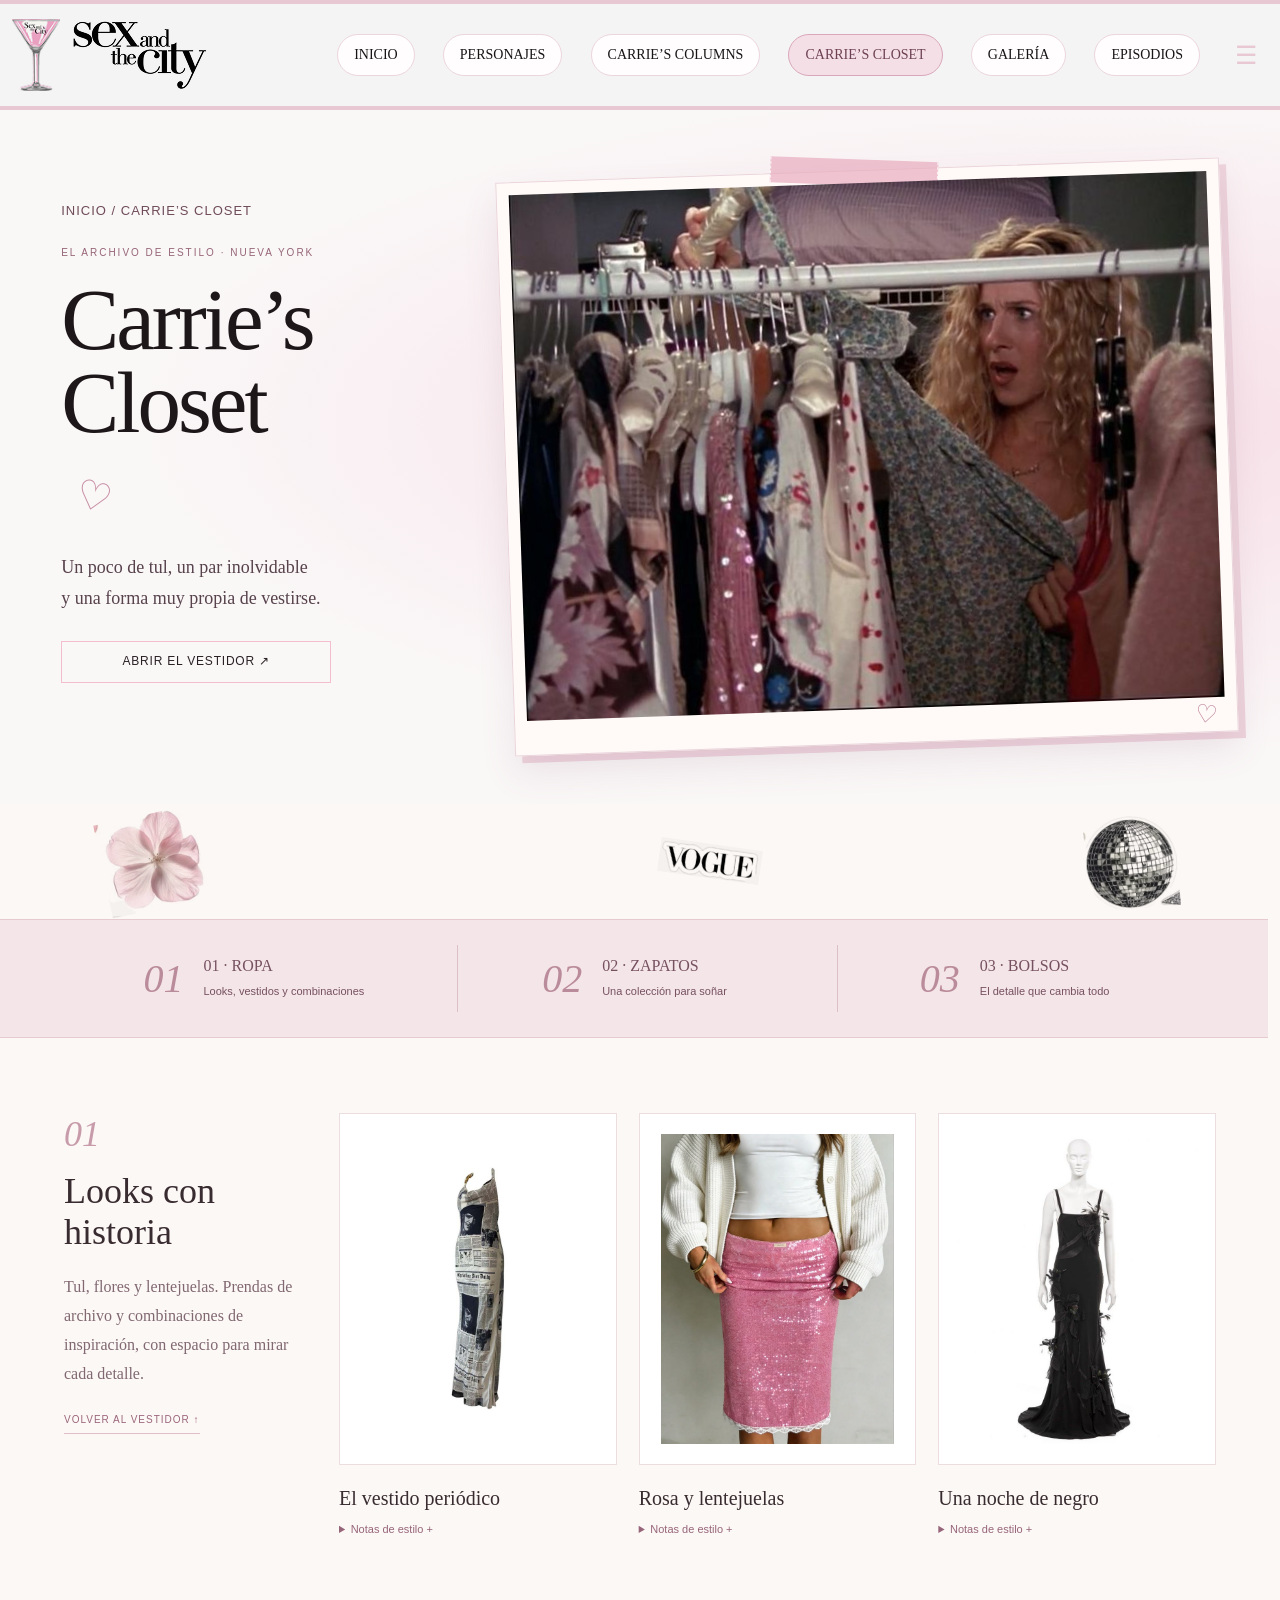
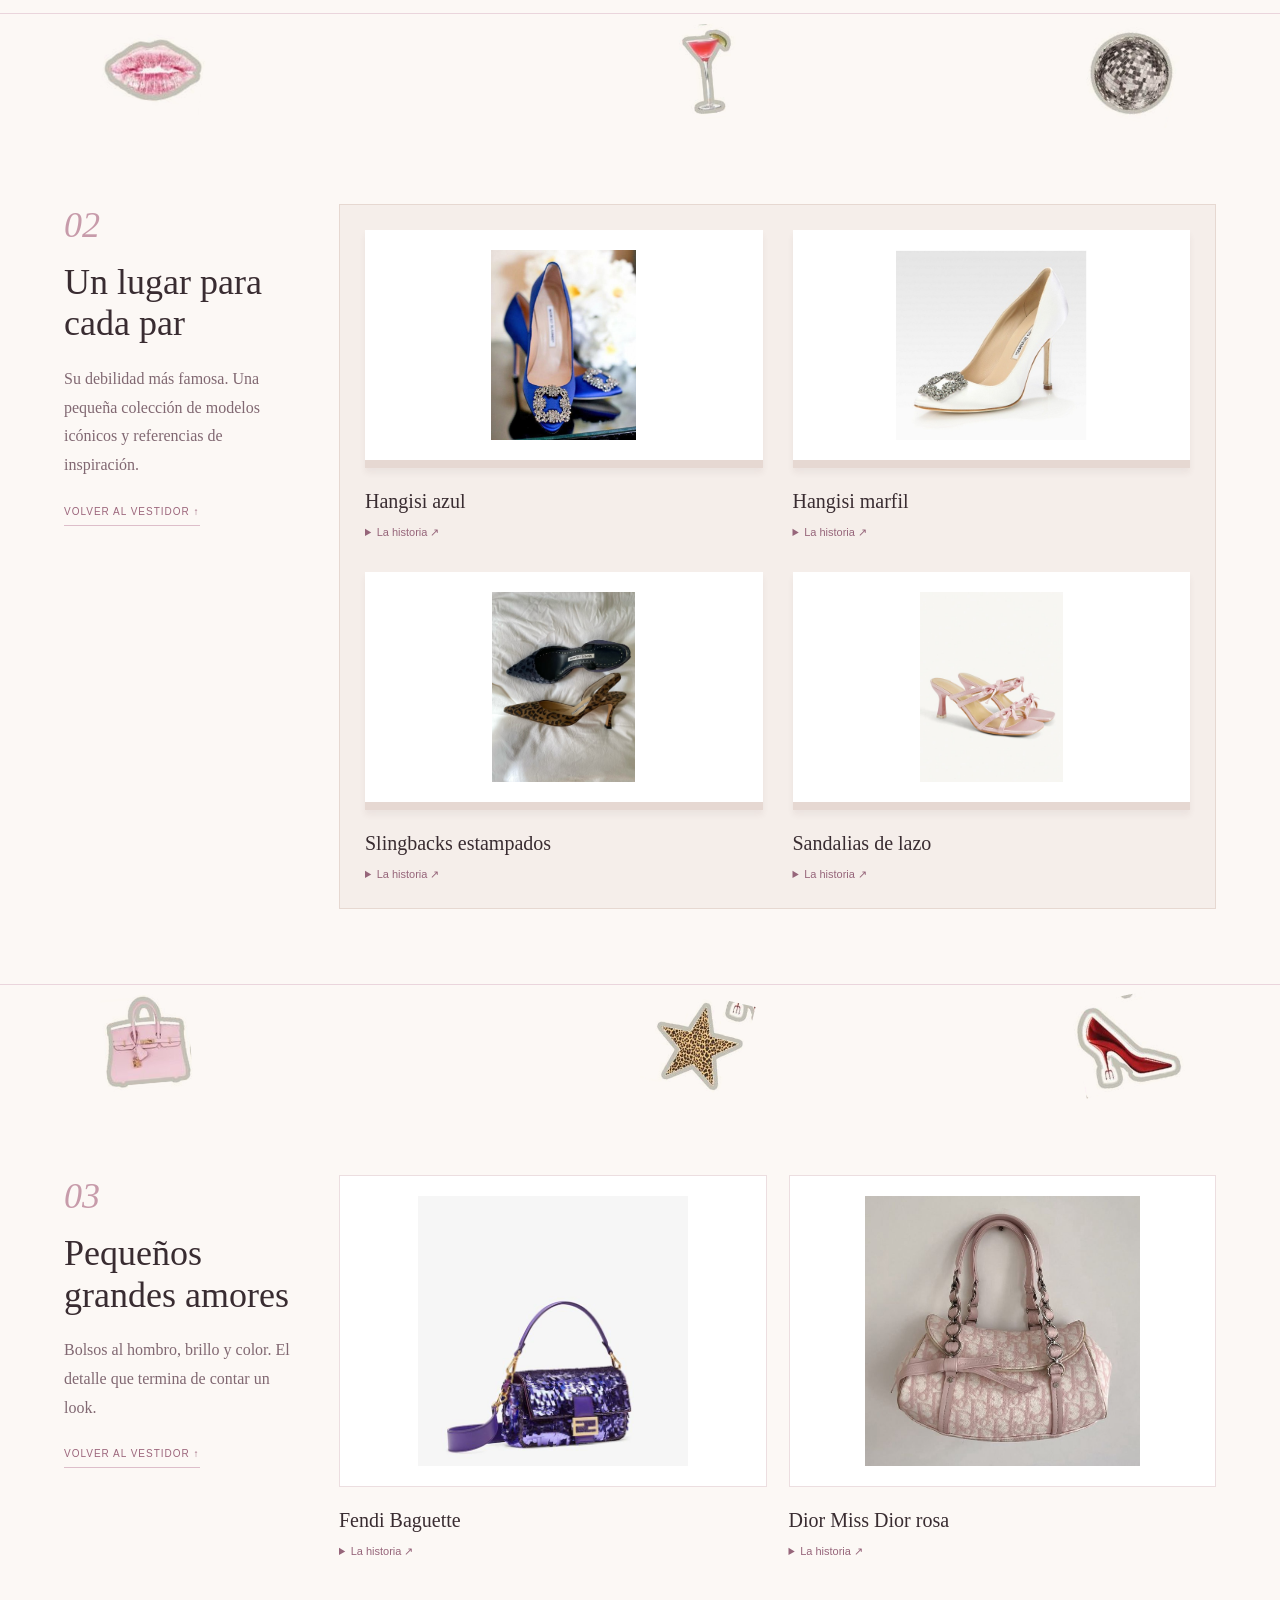
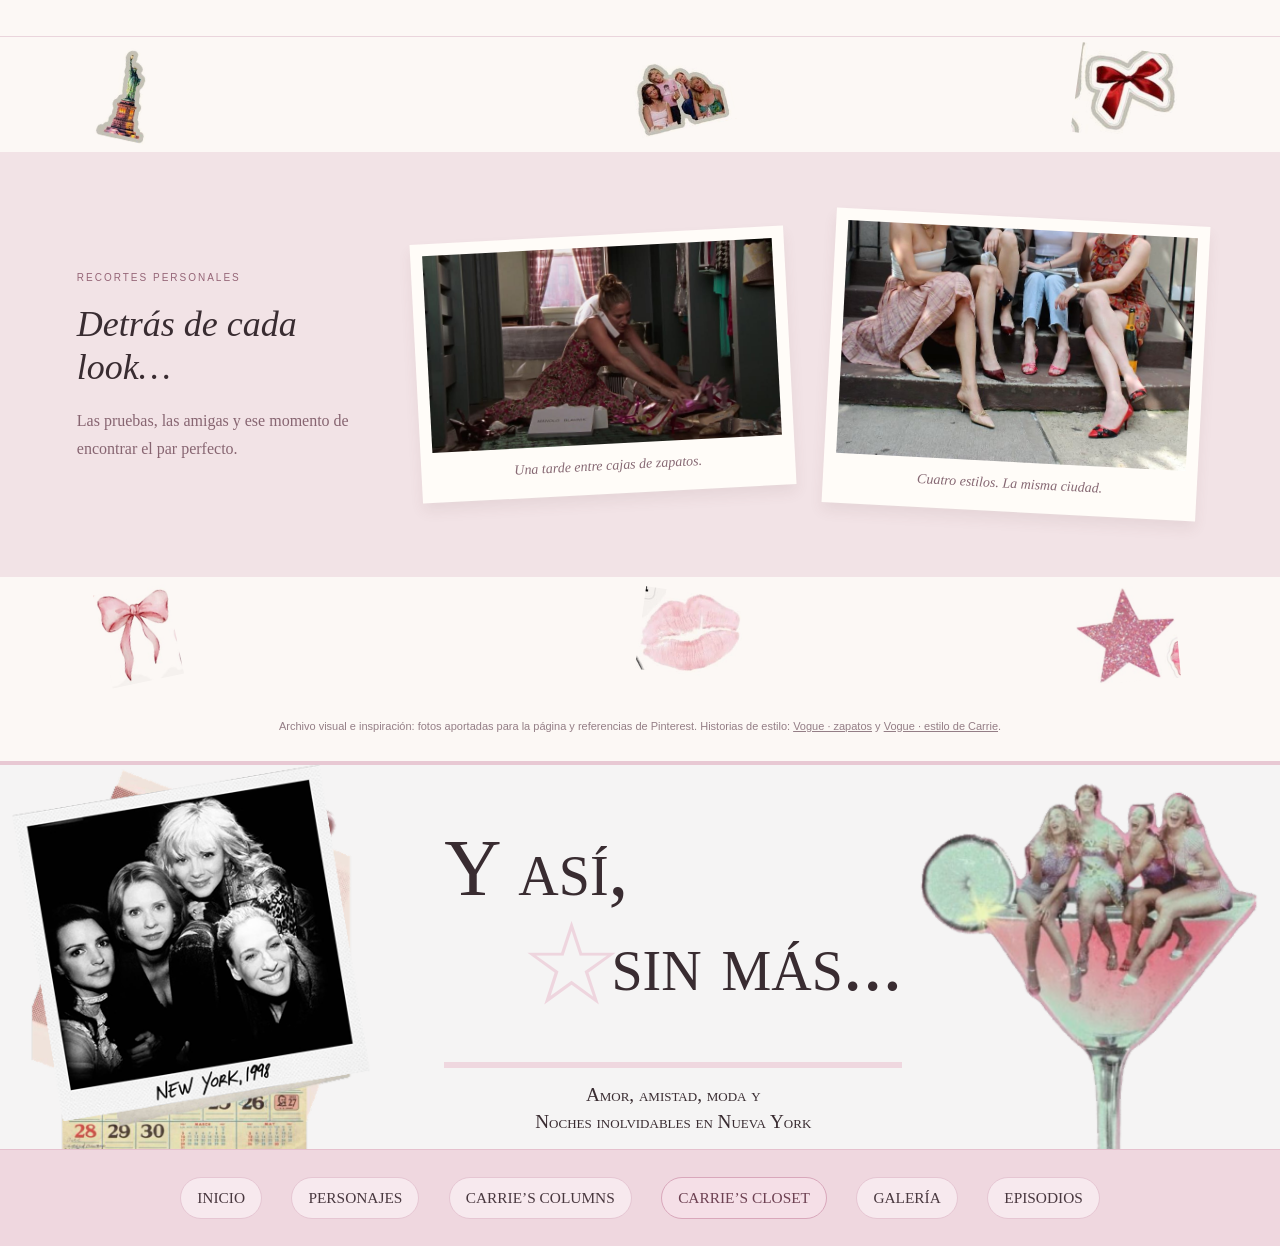
==== commit b93074cc: "Add files via upload" ====
--- a/closet.html
+++ b/closet.html
@@ -12,7 +12,7 @@
       <a href="episodios.html">EPISODIOS</a>
     </nav>
     <button class="menu" type="button" aria-label="Abrir menú" aria-expanded="false" aria-controls="menu-overlay" aria-haspopup="dialog">☰</button>
-  </header><main><section class="vestidor" id="vestidor"><div class="vestidor-centro"><p class="closet-migas"><a href="index.html">INICIO</a> / CARRIE’S CLOSET</p><span class="archivo-label">EL ARCHIVO DE ESTILO · NUEVA YORK</span><h1>Carrie’s<br><em>Closet</em><span aria-hidden="true">♡</span></h1><p>Un poco de tul, un par inolvidable<br>y una forma muy propia de vestirse.</p><a class="closet-boton" href="#ropa">ABRIR EL VESTIDOR ↗</a></div><div class="portada-editorial"><span class="nota-portada">Personal style,<br>personal stories.</span><figure><img src="imagenes/closet-portada.jpeg" alt="Carrie explorando su vestidor"><figcaption>Dentro de su mundo, antes de salir a la ciudad.</figcaption></figure><span class="firma-portada">the dressing room ♡</span></div></section><nav class="closet-indice" aria-label="Categorías del vestidor"><a href="#ropa"><span class="indice-numero">01</span><span>01 · ROPA<small>Looks, vestidos y combinaciones</small></span></a><a href="#zapatos"><span class="indice-numero">02</span><span>02 · ZAPATOS<small>Una colección para soñar</small></span></a><a href="#bolsos"><span class="indice-numero">03</span><span>03 · BOLSOS<small>El detalle que cambia todo</small></span></a></nav><section class="closet-categoria" id="ropa"><div class="closet-descripcion"><span>01</span><h2>Looks con historia</h2><p>Tul, flores y lentejuelas. Prendas de archivo y combinaciones de inspiración, con espacio para mirar cada detalle.</p><a href="#vestidor">VOLVER AL VESTIDOR ↑</a></div><div class="coleccion coleccion-ropa"><article class="pieza"><a class="pieza-imagen" href="imagenes/vestido-prenda-1.jpg" aria-label="Ampliar El vestido periódico"><img src="imagenes/vestido-prenda-1.jpg" alt="El vestido periódico" loading="lazy"></a><h3>El vestido periódico</h3><details><summary>Notas de estilo +</summary><p>El estampado de periódico de Dior, creado por John Galliano, es uno de los códigos más reconocibles del vestuario de Carrie. Esta pieza de archivo muestra el diseño sin una escena de fondo.</p></details></article><article class="pieza"><a class="pieza-imagen" href="imagenes/looks.png" aria-label="Ampliar Rosa y lentejuelas"><img src="imagenes/looks.png" alt="Rosa y lentejuelas" loading="lazy"></a><h3>Rosa y lentejuelas</h3><details><summary>Notas de estilo +</summary><p>Una musculosa blanca y una falda rosa: inspiración para ese equilibrio entre prendas sencillas y una textura que se lleva todas las miradas.</p></details></article><article class="pieza"><a class="pieza-imagen" href="imagenes/vestido-prenda-2.jpg" aria-label="Ampliar Una noche de negro"><img src="imagenes/vestido-prenda-2.jpg" alt="Una noche de negro" loading="lazy"></a><h3>Una noche de negro</h3><details><summary>Notas de estilo +</summary><p>Vestido largo con flores y detalles de plumas sobre maniquí. Una referencia de inspiración para el costado más teatral del vestidor.</p></details></article></div></section><section class="closet-categoria" id="zapatos"><div class="closet-descripcion"><span>02</span><h2>Un lugar para cada par</h2><p>Su debilidad más famosa. Una pequeña colección de modelos icónicos y referencias de inspiración.</p><a href="#vestidor">VOLVER AL VESTIDOR ↑</a></div><div class="coleccion coleccion-zapatos"><article class="pieza"><a class="pieza-imagen" href="imagenes/closet-pin-1.jpg" aria-label="Ampliar Hangisi azul"><img src="imagenes/closet-pin-1.jpg" alt="Hangisi azul" loading="lazy"></a><h3>Hangisi azul</h3><details><summary>La historia ↗</summary><p>Manolo Blahnik. El modelo de satén azul con hebilla de cristales se vuelve un símbolo romántico en la primera película de Sex and the City.</p></details></article><article class="pieza"><a class="pieza-imagen" href="imagenes/closet-pin-0.jpg" aria-label="Ampliar Hangisi marfil"><img src="imagenes/closet-pin-0.jpg" alt="Hangisi marfil" loading="lazy"></a><h3>Hangisi marfil</h3><details><summary>La historia ↗</summary><p>Una variante del modelo Hangisi. Referencia de diseño; este color no se presenta como el par azul de la película.</p></details></article><article class="pieza"><a class="pieza-imagen" href="imagenes/closet-pin-2.jpg" aria-label="Ampliar Slingbacks estampados"><img src="imagenes/closet-pin-2.jpg" alt="Slingbacks estampados" loading="lazy"></a><h3>Slingbacks estampados</h3><details><summary>La historia ↗</summary><p>Manolo Blahnik en una referencia vintage. Una inspiración para el gusto de Carrie por los zapatos con personalidad; no atribuimos estos pares a un episodio concreto.</p></details></article><article class="pieza"><a class="pieza-imagen" href="imagenes/zapatos.png" aria-label="Ampliar Sandalias de lazo"><img src="imagenes/zapatos.png" alt="Sandalias de lazo" loading="lazy"></a><h3>Sandalias de lazo</h3><details><summary>La historia ↗</summary><p>Recorte de inspiración en rosa: tiras delicadas y pequeños lazos para acompañar el ambiente femenino del vestidor.</p></details></article></div></section><section class="closet-categoria" id="bolsos"><div class="closet-descripcion"><span>03</span><h2>Pequeños grandes amores</h2><p>Bolsos al hombro, brillo y color. El detalle que termina de contar un look.</p><a href="#vestidor">VOLVER AL VESTIDOR ↑</a></div><div class="coleccion coleccion-bolsos"><article class="pieza"><a class="pieza-imagen" href="imagenes/closet-pin-5.jpg" aria-label="Ampliar Fendi Baguette"><img src="imagenes/closet-pin-5.jpg" alt="Fendi Baguette" loading="lazy"></a><h3>Fendi Baguette</h3><details><summary>La historia ↗</summary><p>Su silueta compacta y su versión de lentejuelas violetas están ligadas al estilo de Carrie. La imagen es una referencia del modelo, no un fotograma.</p></details></article><article class="pieza"><a class="pieza-imagen" href="imagenes/bolso.png" aria-label="Ampliar Un toque de fucsia"><img src="imagenes/bolso.png" alt="Un toque de fucsia" loading="lazy"></a><h3>Un toque de fucsia</h3><details><summary>La historia ↗</summary><p>Un recorte de bolso rosa para el moodboard. Inspiración de color, sin atribuir esta pieza a un episodio de la serie.</p></details></article></div></section><section class="album-closet"><div><span class="archivo-label">RECORTES PERSONALES</span><h2>Detrás de cada look…</h2><p>Las pruebas, las amigas y ese momento de encontrar el par perfecto.</p></div><figure><img src="imagenes/closet-manolos.jpeg" alt="Carrie eligiendo zapatos entre sus cajas de Manolo Blahnik" loading="lazy"><figcaption>Una tarde entre cajas de zapatos.</figcaption></figure><figure><img src="imagenes/closet-amigas.jpeg" alt="Los zapatos de las cuatro amigas en una escalera de Nueva York" loading="lazy"><figcaption>Cuatro estilos. La misma ciudad.</figcaption></figure></section><p class="closet-fuentes">Archivo visual e inspiración: fotos aportadas para la página y referencias de Pinterest. Historias de estilo: <a href="https://www.vogue.com/slideshow/carrie-bradshaw-shoes">Vogue · zapatos</a> y <a href="https://www.vogue.com/slideshow/carrie-bradshaw-elements-of-style">Vogue · estilo de Carrie</a>.</p>    <section class="final cierre-referencia" aria-label="Y así, sin más">
+  </header><main><section class="vestidor" id="vestidor"><div class="vestidor-centro"><p class="closet-migas"><a href="index.html">INICIO</a> / CARRIE’S CLOSET</p><span class="archivo-label">EL ARCHIVO DE ESTILO · NUEVA YORK</span><h1>Carrie’s<br><em>Closet</em><span aria-hidden="true">♡</span></h1><p>Un poco de tul, un par inolvidable<br>y una forma muy propia de vestirse.</p><a class="closet-boton" href="#ropa">ABRIR EL VESTIDOR ↗</a></div><div class="portada-editorial"><figure><img src="imagenes/closet-portada.jpeg" alt="Carrie explorando su vestidor"></figure></div></section><nav class="closet-indice" aria-label="Categorías del vestidor"><a href="#ropa"><span class="indice-numero">01</span><span>01 · ROPA<small>Looks, vestidos y combinaciones</small></span></a><a href="#zapatos"><span class="indice-numero">02</span><span>02 · ZAPATOS<small>Una colección para soñar</small></span></a><a href="#bolsos"><span class="indice-numero">03</span><span>03 · BOLSOS<small>El detalle que cambia todo</small></span></a></nav><section class="closet-categoria" id="ropa"><div class="closet-descripcion"><span>01</span><h2>Looks con historia</h2><p>Tul, flores y lentejuelas. Prendas de archivo y combinaciones de inspiración, con espacio para mirar cada detalle.</p><a href="#vestidor">VOLVER AL VESTIDOR ↑</a></div><div class="coleccion coleccion-ropa"><article class="pieza"><a class="pieza-imagen" href="imagenes/vestido-prenda-1.jpg" aria-label="Ampliar El vestido periódico"><img src="imagenes/vestido-prenda-1.jpg" alt="El vestido periódico" loading="lazy"></a><h3>El vestido periódico</h3><details><summary>Notas de estilo +</summary><p>El estampado de periódico de Dior, creado por John Galliano, es uno de los códigos más reconocibles del vestuario de Carrie. Esta pieza de archivo muestra el diseño sin una escena de fondo.</p></details></article><article class="pieza"><a class="pieza-imagen" href="imagenes/looks.png" aria-label="Ampliar Rosa y lentejuelas"><img src="imagenes/looks.png" alt="Rosa y lentejuelas" loading="lazy"></a><h3>Rosa y lentejuelas</h3><details><summary>Notas de estilo +</summary><p>Una musculosa blanca y una falda rosa: inspiración para ese equilibrio entre prendas sencillas y una textura que se lleva todas las miradas.</p></details></article><article class="pieza"><a class="pieza-imagen" href="imagenes/vestido-prenda-2.jpg" aria-label="Ampliar Una noche de negro"><img src="imagenes/vestido-prenda-2.jpg" alt="Una noche de negro" loading="lazy"></a><h3>Una noche de negro</h3><details><summary>Notas de estilo +</summary><p>Vestido largo con flores y detalles de plumas sobre maniquí. Una referencia de inspiración para el costado más teatral del vestidor.</p></details></article></div></section><section class="closet-categoria" id="zapatos"><div class="closet-descripcion"><span>02</span><h2>Un lugar para cada par</h2><p>Su debilidad más famosa. Una pequeña colección de modelos icónicos y referencias de inspiración.</p><a href="#vestidor">VOLVER AL VESTIDOR ↑</a></div><div class="coleccion coleccion-zapatos"><article class="pieza"><a class="pieza-imagen" href="imagenes/closet-pin-1.jpg" aria-label="Ampliar Hangisi azul"><img src="imagenes/closet-pin-1.jpg" alt="Hangisi azul" loading="lazy"></a><h3>Hangisi azul</h3><details><summary>La historia ↗</summary><p>Manolo Blahnik. El modelo de satén azul con hebilla de cristales se vuelve un símbolo romántico en la primera película de Sex and the City.</p></details></article><article class="pieza"><a class="pieza-imagen" href="imagenes/closet-pin-0.jpg" aria-label="Ampliar Hangisi marfil"><img src="imagenes/closet-pin-0.jpg" alt="Hangisi marfil" loading="lazy"></a><h3>Hangisi marfil</h3><details><summary>La historia ↗</summary><p>Una variante del modelo Hangisi. Referencia de diseño; este color no se presenta como el par azul de la película.</p></details></article><article class="pieza"><a class="pieza-imagen" href="imagenes/closet-pin-2.jpg" aria-label="Ampliar Slingbacks estampados"><img src="imagenes/closet-pin-2.jpg" alt="Slingbacks estampados" loading="lazy"></a><h3>Slingbacks estampados</h3><details><summary>La historia ↗</summary><p>Manolo Blahnik en una referencia vintage. Una inspiración para el gusto de Carrie por los zapatos con personalidad; no atribuimos estos pares a un episodio concreto.</p></details></article><article class="pieza"><a class="pieza-imagen" href="imagenes/zapatos.png" aria-label="Ampliar Sandalias de lazo"><img src="imagenes/zapatos.png" alt="Sandalias de lazo" loading="lazy"></a><h3>Sandalias de lazo</h3><details><summary>La historia ↗</summary><p>Recorte de inspiración en rosa: tiras delicadas y pequeños lazos para acompañar el ambiente femenino del vestidor.</p></details></article></div></section><section class="closet-categoria" id="bolsos"><div class="closet-descripcion"><span>03</span><h2>Pequeños grandes amores</h2><p>Bolsos al hombro, brillo y color. El detalle que termina de contar un look.</p><a href="#vestidor">VOLVER AL VESTIDOR ↑</a></div><div class="coleccion coleccion-bolsos"><article class="pieza"><a class="pieza-imagen" href="imagenes/closet-pin-5.jpg" aria-label="Ampliar Fendi Baguette"><img src="imagenes/closet-pin-5.jpg" alt="Fendi Baguette" loading="lazy"></a><h3>Fendi Baguette</h3><details><summary>La historia ↗</summary><p>Su silueta compacta y su versión de lentejuelas violetas están ligadas al estilo de Carrie. La imagen es una referencia del modelo, no un fotograma.</p></details></article><article class="pieza"><a class="pieza-imagen" href="imagenes/bolso.png" aria-label="Ampliar Dior rosa con monograma"><img src="imagenes/bolso.png" alt="Dior rosa con monograma" loading="lazy"></a><h3>Dior Miss Dior rosa</h3><details><summary>La historia ↗</summary><p>Un bolso de asa de cadena en rosa pálido con monograma clásico, lazo frontal y silueta redondeada que suma ese aire romántico y sofisticado de la era de Carrie.</p></details></article></div></section><section class="album-closet"><div><span class="archivo-label">RECORTES PERSONALES</span><h2>Detrás de cada look…</h2><p>Las pruebas, las amigas y ese momento de encontrar el par perfecto.</p></div><figure><img src="imagenes/closet-manolos.jpeg" alt="Carrie eligiendo zapatos entre sus cajas de Manolo Blahnik" loading="lazy"><figcaption>Una tarde entre cajas de zapatos.</figcaption></figure><figure><img src="imagenes/closet-amigas.jpeg" alt="Los zapatos de las cuatro amigas en una escalera de Nueva York" loading="lazy"><figcaption>Cuatro estilos. La misma ciudad.</figcaption></figure></section><p class="closet-fuentes">Archivo visual e inspiración: fotos aportadas para la página y referencias de Pinterest. Historias de estilo: <a href="https://www.vogue.com/slideshow/carrie-bradshaw-shoes">Vogue · zapatos</a> y <a href="https://www.vogue.com/slideshow/carrie-bradshaw-elements-of-style">Vogue · estilo de Carrie</a>.</p>    <section class="final cierre-referencia" aria-label="Y así, sin más">
       <div class="final-imagen"><img src="imagenes/chicas-blanco-negro.png" alt="Carrie, Samantha, Charlotte y Miranda en una foto de recuerdo"></div>
       <div class="final-text">
         <h2><span>Y así,</span><span><i aria-hidden="true">☆</i>sin más...</span></h2>
@@ -39,4 +39,13 @@
       <a href="episodios.html">EPISODIOS</a>
       <a class="menu-contacto" href="contacto.html">CONTACTO ↗</a>
     </nav>
-  </dialog><script src="navegacion.js"></script><script src="stickers.js"></script></body></html>+  </dialog><dialog class="foto-ampliada foto-ampliada-closet" aria-labelledby="foto-leyenda-closet">
+    <button class="foto-cerrar" type="button" aria-label="Cerrar imagen">×</button>
+    <button class="foto-anterior" type="button" aria-label="Imagen anterior">‹</button>
+    <figure>
+      <img alt="">
+      <figcaption id="foto-leyenda-closet"></figcaption>
+      <p class="foto-descripcion"></p>
+    </figure>
+    <button class="foto-siguiente" type="button" aria-label="Imagen siguiente">›</button>
+  </dialog><script src="navegacion.js"></script><script src="closet.js"></script><script src="stickers.js"></script></body></html>
--- a/style.css
+++ b/style.css
@@ -265,6 +265,34 @@
   text-decoration: none;
 }
 
+.detalle-info strong {
+  font-weight: 700;
+  color: #3a2b2f;
+}
+
+.reparto-grid,
+.secundarios-grid,
+.lecturas-grid,
+.ep-grid,
+.contacto-preguntas,
+.coleccion,
+.personajes-grid {
+  align-items: start;
+}
+
+.reparto-grid > *,
+.secundarios-grid > *,
+.lecturas-grid > *,
+.ep-grid > *,
+.contacto-preguntas > *,
+.coleccion > *,
+.personajes-grid > *,
+.ficha-principal,
+.lectura,
+.ep-tarjeta,
+.pieza {
+  align-self: start;
+}
 
 .personajes-grid {
 
@@ -884,9 +912,10 @@
 .site-header .logo { flex: 0 0 auto; gap: 9px; text-decoration: none; }
 .site-header .logo img { width: 30px; }
 .site-header .logo img.logo-secundaria { width: 155px; max-width: none; }
-.site-header nav { display: flex; gap: clamp(18px, 2.5vw, 36px); margin: 0 0 0 auto; }
-.site-header nav a { font-size: 13px; letter-spacing: .4px; padding: 12px 0; color: #49383f; }
+.site-header nav { display: flex; gap: clamp(12px, 1.2vw, 20px); margin: 0 0 0 auto; align-items: center; }
+.site-header nav a { display: inline-flex; align-items: center; justify-content: center; min-height: 42px; padding: 10px 16px; border: 1px solid #ecd5df; border-radius: 999px; background: #fffdfd; font-size: 13px; letter-spacing: .4px; color: #49383f; text-decoration: none; transition: background .2s ease, border-color .2s ease, transform .2s ease; }
 .site-header nav a:hover, .site-footer a:hover { color: #b4728c; }
+.site-header nav a[aria-current="page"], .site-footer a[aria-current="page"] { background: #f5dfe7; border-color: #d9a7bb; color: #6d4152; }
 .site-header .menu { display: none; border: 0; background: transparent; min-width: 44px; min-height: 44px; color: #bb7e98; }
 .site-header a:focus-visible, .site-header button:focus-visible, .site-footer a:focus-visible { outline: 2px solid #b4728c; outline-offset: 5px; }
 .site-footer {
@@ -898,7 +927,7 @@
   background: #efd7df;
   border-top: 1px solid #e5c0cd;
 }
-.site-footer a { color: #49383f; font-size: 12px; letter-spacing: .5px; padding: 8px 0; }
+.site-footer a { display: inline-flex; align-items: center; justify-content: center; min-height: 42px; padding: 10px 16px; border: 1px solid #e6c6d3; border-radius: 999px; background: rgba(255,255,255,.45); color: #49383f; font-size: 12px; letter-spacing: .5px; text-decoration: none; }
 @media (max-width: 1050px) {
   .site-header .menu { display: block; margin-left: auto; }
   .site-header nav { display: none; }
@@ -1077,8 +1106,32 @@
 /* Navegación compartida: las seis secciones en el mismo orden. */
 .site-header #site-nav { gap: clamp(14px, 2.2vw, 32px); }
 .site-header #site-nav a { white-space: nowrap; }
-.site-footer { padding-left: 5%; padding-right: 17.5%; gap: clamp(14px, 2.3vw, 32px); justify-content: center; }
-.site-footer a { font-size: clamp(11px, 1.2vw, 17px); }
+.site-footer {
+  display: flex;
+  align-items: center;
+  justify-content: center;
+  width: 100%;
+  margin: 0 auto;
+  padding: 20px 5%;
+  box-sizing: border-box;
+  gap: clamp(14px, 2.3vw, 32px);
+  text-align: center;
+  background: #efd7df;
+  border-top: 1px solid #e5c0cd;
+}
+.site-footer a {
+  display: inline-flex;
+  align-items: center;
+  justify-content: center;
+  min-height: 42px;
+  padding: 10px 16px;
+  border: 1px solid #e6c6d3;
+  border-radius: 999px;
+  background: rgba(255, 255, 255, 0.45);
+  color: #49383f;
+  font-size: clamp(11px, 1.2vw, 17px);
+  text-decoration: none;
+}
 @media (max-width: 900px) {
   .site-footer { height: auto; min-height: 80px; padding: 18px 20px; flex-wrap: wrap; gap: 12px 22px; }
   .site-footer a { font-size: 12px; }
--- a/closet.css
+++ b/closet.css
@@ -1,21 +1,129 @@
 .pagina-closet { background:#fcf8f5; color:#392c31; }
 .pagina-closet main { overflow:hidden; }
-.vestidor { max-width:1440px; margin:auto; padding:60px 4% 65px; display:grid; grid-template-columns:minmax(0,.8fr) minmax(0,1.2fr); gap:45px; align-items:center; background:radial-gradient(ellipse at 85% 60%,#f2dce2,transparent 55%); }
-.closet-migas { font:10px/1.5 Arial,sans-serif; letter-spacing:1px; margin-bottom:40px; color:#8b6774; }
-.closet-migas a { color:inherit; }
-.archivo-label { font:10px/1.5 Arial,sans-serif; letter-spacing:2px; color:#956577; }
-.vestidor h1 { position:relative; font:normal clamp(60px,7vw,100px)/.95 Georgia,serif; margin:25px 0; letter-spacing:-4px; }
-.vestidor h1 em { color:#b76b87; font-weight:normal; padding-left:42px; }
-.vestidor h1 > span { color:#c88fa5; font-size:40px; display:inline-block; transform:rotate(15deg); margin-left:15px; }
-.vestidor-centro > p:not(.closet-migas) { font:17px/1.8 Georgia,serif; color:#806571; }
-.closet-boton { display:inline-block; margin-top:24px; padding:15px 0; border-bottom:1px solid #b87591; font:11px Arial,sans-serif; letter-spacing:1.3px; text-decoration:none; color:#854b64; }
-.portada-editorial { position:relative; padding:35px 0; }
-.portada-editorial figure { margin:0; background:#fffdf8; padding:14px 14px 28px; transform:rotate(3deg); box-shadow:0 15px 30px #63484f18; }
-.portada-editorial figure::before,.album-closet figure::before { content:''; position:absolute; width:95px; height:27px; background:#dca8b7a8; top:-12px; left:36%; transform:rotate(-7deg); }
-.portada-editorial img { width:100%; display:block; }
-.portada-editorial figcaption { font:italic 14px Georgia,serif; text-align:center; margin-top:18px; color:#7f626b; }
-.nota-portada { position:relative; display:block; text-align:right; font:italic 21px/1.25 Georgia,serif; color:#a46a81; margin:0 10px 25px; transform:rotate(-7deg); }
-.firma-portada { display:block; margin:30px 0 0 10px; color:#a46a81; font:italic 24px Georgia,serif; }
+.vestidor {
+  max-width: 1440px;
+  margin: auto;
+  min-height: clamp(520px, 48vw, 700px);
+  padding: 60px clamp(24px, 4vw, 60px) 60px;
+  display: grid;
+  grid-template-columns: minmax(0, 1fr) minmax(0, 1.8fr);
+  gap: clamp(24px, 4vw, 64px);
+  align-items: center;
+  background: radial-gradient(ellipse at 85% 45%, #f7dee7 0%, transparent 62%), #faf7f7;
+}
+.vestidor-centro {
+  width: 100%;
+  max-width: 520px;
+  display: flex;
+  flex-direction: column;
+  align-items: flex-start;
+  justify-content: center;
+  padding: 0 10px 28px;
+}
+.closet-migas {
+  font: 13px/1.4 Arial, sans-serif;
+  letter-spacing: 1px;
+  margin: 0 0 24px;
+  color: #6f4c59;
+  text-transform: uppercase;
+}
+.closet-migas a { color: inherit; text-decoration: none; }
+.archivo-label {
+  font: 10px/1.5 Arial, sans-serif;
+  letter-spacing: 2px;
+  color: #956577;
+  margin-bottom: 18px;
+}
+.vestidor h1 {
+  position: relative;
+  margin: 0 0 24px;
+  font: normal clamp(52px, 6.8vw, 102px)/0.96 Georgia, serif;
+  letter-spacing: -3px;
+  color: #1e171a;
+}
+.vestidor h1 em {
+  display: block;
+  color: #1e171a;
+  font-style: normal;
+  font-weight: 400;
+}
+.vestidor h1 > span {
+  color: #c88fa5;
+  font-size: 40px;
+  display: inline-block;
+  transform: rotate(15deg);
+  margin-left: 15px;
+  position: relative;
+  top: -6px;
+}
+.vestidor-centro > p:not(.closet-migas) {
+  margin: 0 0 28px;
+  font: 18px/1.7 Georgia, serif;
+  color: #58434d;
+}
+.closet-boton {
+  display: inline-block;
+  margin-top: 0;
+  padding: 12px 18px;
+  border: 1px solid #f1bfd0;
+  background: transparent;
+  color: #2a2124;
+  font: 12px/1.3 Arial, sans-serif;
+  letter-spacing: .8px;
+  text-decoration: none;
+  text-align: center;
+  width: min(100%, 270px);
+}
+.portada-editorial {
+  position: relative;
+  display: flex;
+  align-items: center;
+  justify-content: center;
+  width: 100%;
+  max-width: 820px;
+  margin: 0 auto;
+  padding: 12px 12px 34px;
+  background: #fffaf8;
+  border: 1px solid #ead5dc;
+  box-shadow: 0 18px 35px rgba(131, 91, 112, 0.12), 7px 7px 0 #eed4dd;
+  transform: rotate(-2deg);
+}
+.portada-editorial::before {
+  content: '';
+  position: absolute;
+  top: -12px;
+  left: 38%;
+  width: 23%;
+  height: 26px;
+  background: rgba(232, 173, 191, 0.7);
+  border-left: 1px dashed rgba(255,255,255,0.8);
+  border-right: 1px dashed rgba(255,255,255,0.8);
+  transform: rotate(4deg);
+}
+.portada-editorial::after {
+  content: '♡';
+  position: absolute;
+  right: 20px;
+  bottom: 5px;
+  color: #bd8198;
+  font: 25px/1 Georgia, serif;
+  transform: rotate(10deg);
+}
+.portada-editorial figure {
+  position: relative;
+  margin: 0;
+  width: 100%;
+  background: #fffdf8;
+}
+.portada-editorial img {
+  display: block;
+  width: 100%;
+  height: auto;
+  object-fit: cover;
+}
+.portada-editorial figcaption { display:none; }
+.nota-portada { display:none; }
+.firma-portada { display:none; }
 .closet-indice { display:grid; grid-template-columns:repeat(3,1fr); padding:25px 6%; background:#f4e5e8; border-block:1px solid #e6c9d1; }
 .closet-indice a { display:flex; gap:20px; align-items:center; justify-content:center; padding:10px; color:#765160; text-decoration:none; font:16px Georgia,serif; }
 .closet-indice a + a { border-left:1px solid #dcc0c9; }
@@ -49,6 +157,17 @@
 .closet-fuentes { padding:25px 6%; font:11px/1.7 Arial,sans-serif; color:#947e86; text-align:center; }
 .closet-fuentes a { color:inherit; }
 .pagina-closet :focus-visible { outline:2px solid #a2637e; outline-offset:5px; }
-@media(max-width:950px) { .vestidor { gap:30px; padding:40px 5%; } .closet-categoria { grid-template-columns:1fr; gap:25px; padding:45px 5%; } .closet-descripcion { max-width:500px; } .album-closet { grid-template-columns:1fr 1fr; } .album-closet > div { grid-column:1/-1; } }
+
+.foto-ampliada-closet { margin:auto; width:min(1100px,95%); max-height:95dvh; padding:42px 50px 20px; border:1px solid #e9c5d4; background:#fff8fb; color:#80566a; }
+.foto-ampliada-closet::backdrop { background:#21191ee6; }
+.foto-ampliada-closet figure img { display:block; width:100%; height:min(70dvh,750px); object-fit:contain; }
+.foto-ampliada-closet figcaption { text-align:center; margin-top:14px; font-size:16px; }
+.foto-ampliada-closet .foto-descripcion { text-align:center; margin:12px 0 0; font:14px/1.7 Arial,sans-serif; color:#6b4b58; }
+.foto-ampliada-closet button { position:absolute; border:0; background:transparent; color:#a56583; font-size:35px; cursor:pointer; min-width:44px; min-height:44px; }
+.foto-ampliada-closet .foto-cerrar { right:5px; top:0; }
+.foto-ampliada-closet .foto-anterior { left:2px; top:45%; }
+.foto-ampliada-closet .foto-siguiente { right:2px; top:45%; }
+
+@media(max-width:950px) { .vestidor { gap:30px; padding:40px 5%; } .closet-categoria { grid-template-columns:1fr; gap:25px; padding:45px 5%; } .closet-descripcion { max-width:500px; } .album-closet { grid-template-columns:1fr 1fr; } .album-closet > div { grid-column:1/-1; } .foto-ampliada-closet { padding-inline:38px; } }
 @media(max-width:600px) { .vestidor { grid-template-columns:1fr; gap:10px; } .vestidor h1 { font-size:75px; } .closet-migas { margin-bottom:25px; } .portada-editorial { width:100%; max-width:none; box-sizing:border-box; margin:auto; padding:15px 8px; } .closet-indice { padding:12px; } .closet-indice a { flex-direction:column; gap:6px; text-align:center; font-size:12px; } .closet-indice small { font-size:10px; } .indice-numero { font-size:28px; } .coleccion { grid-template-columns:1fr; gap:30px; } .pieza img { height:350px; } .coleccion-zapatos,.coleccion-bolsos { grid-template-columns:repeat(2,minmax(0,1fr)); gap:16px; } .coleccion-zapatos { padding:12px; } .coleccion-zapatos img,.coleccion-bolsos img { height:150px; } .pieza h3 { font-size:18px; } .album-closet { gap:30px; padding:40px 6%; } }
 @media(prefers-reduced-motion:reduce) { .pieza-imagen { transition:none; } .pieza-imagen:hover { transform:none; } }
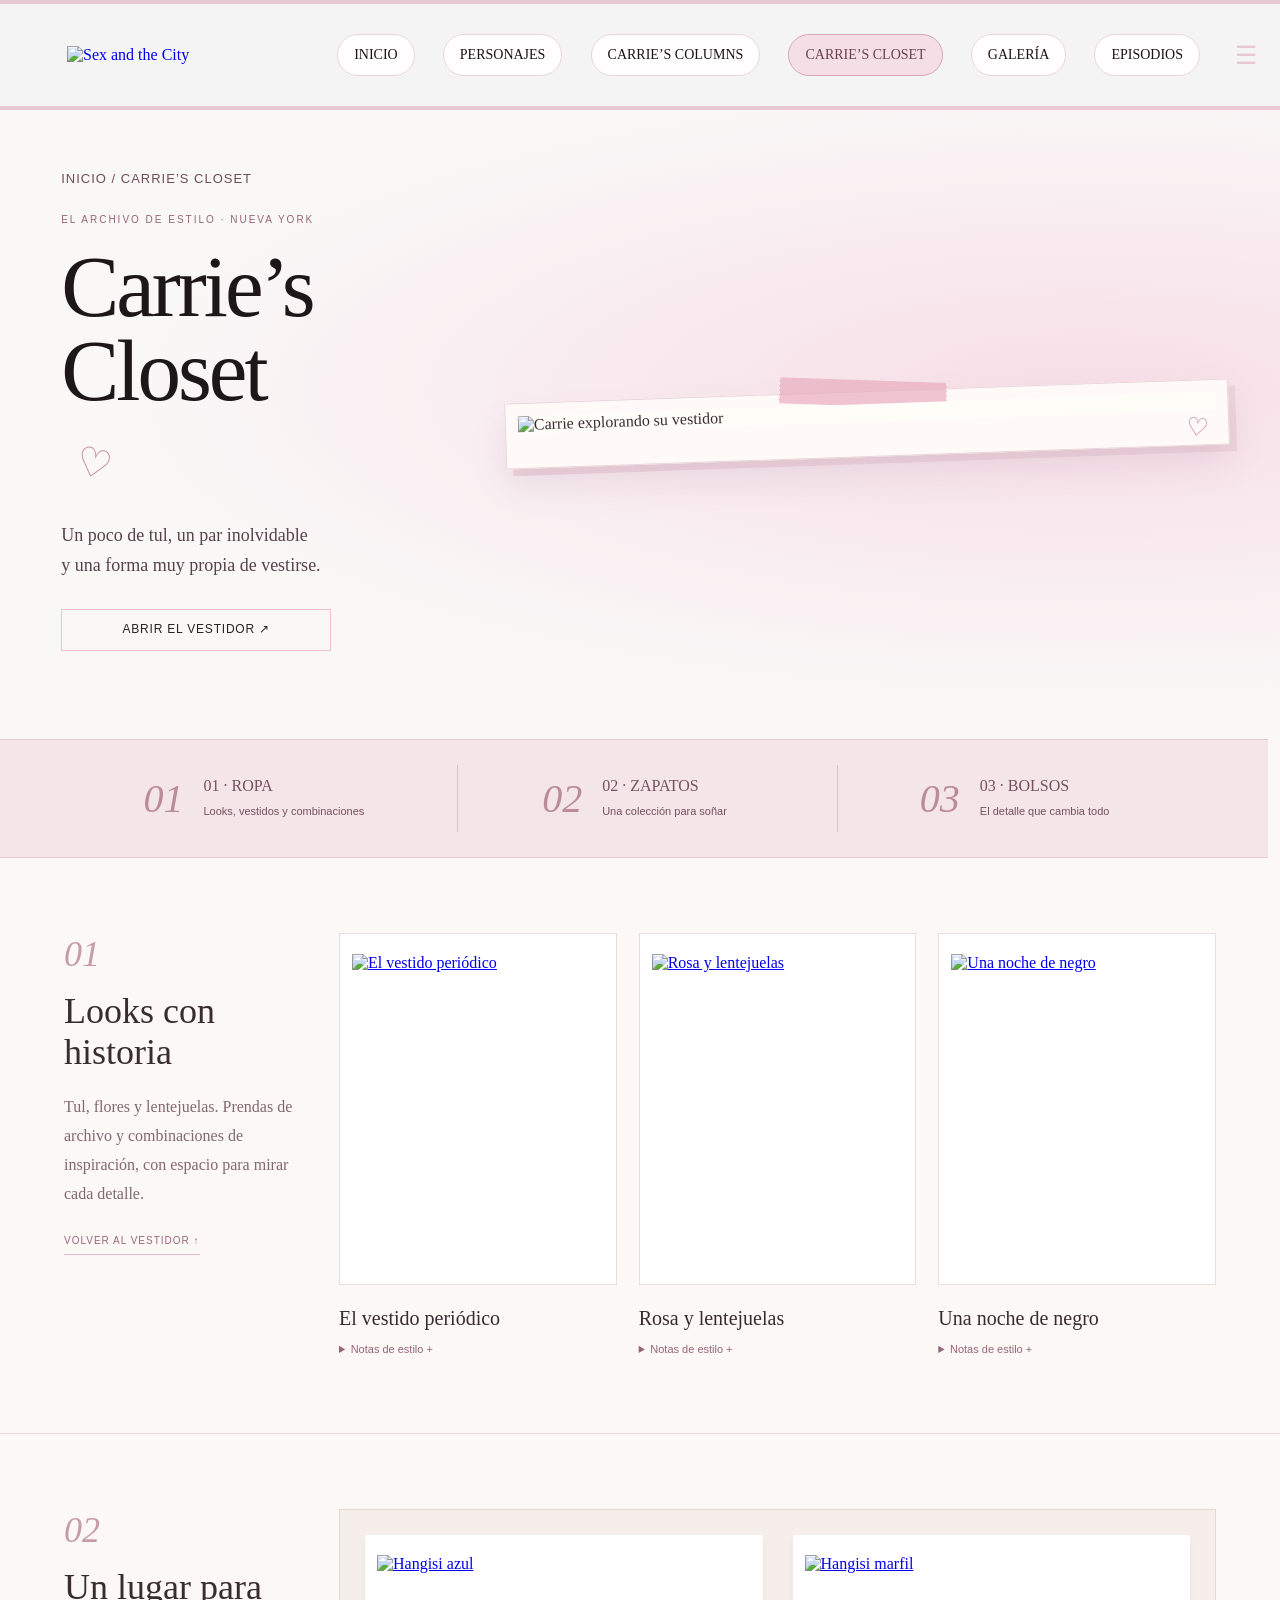
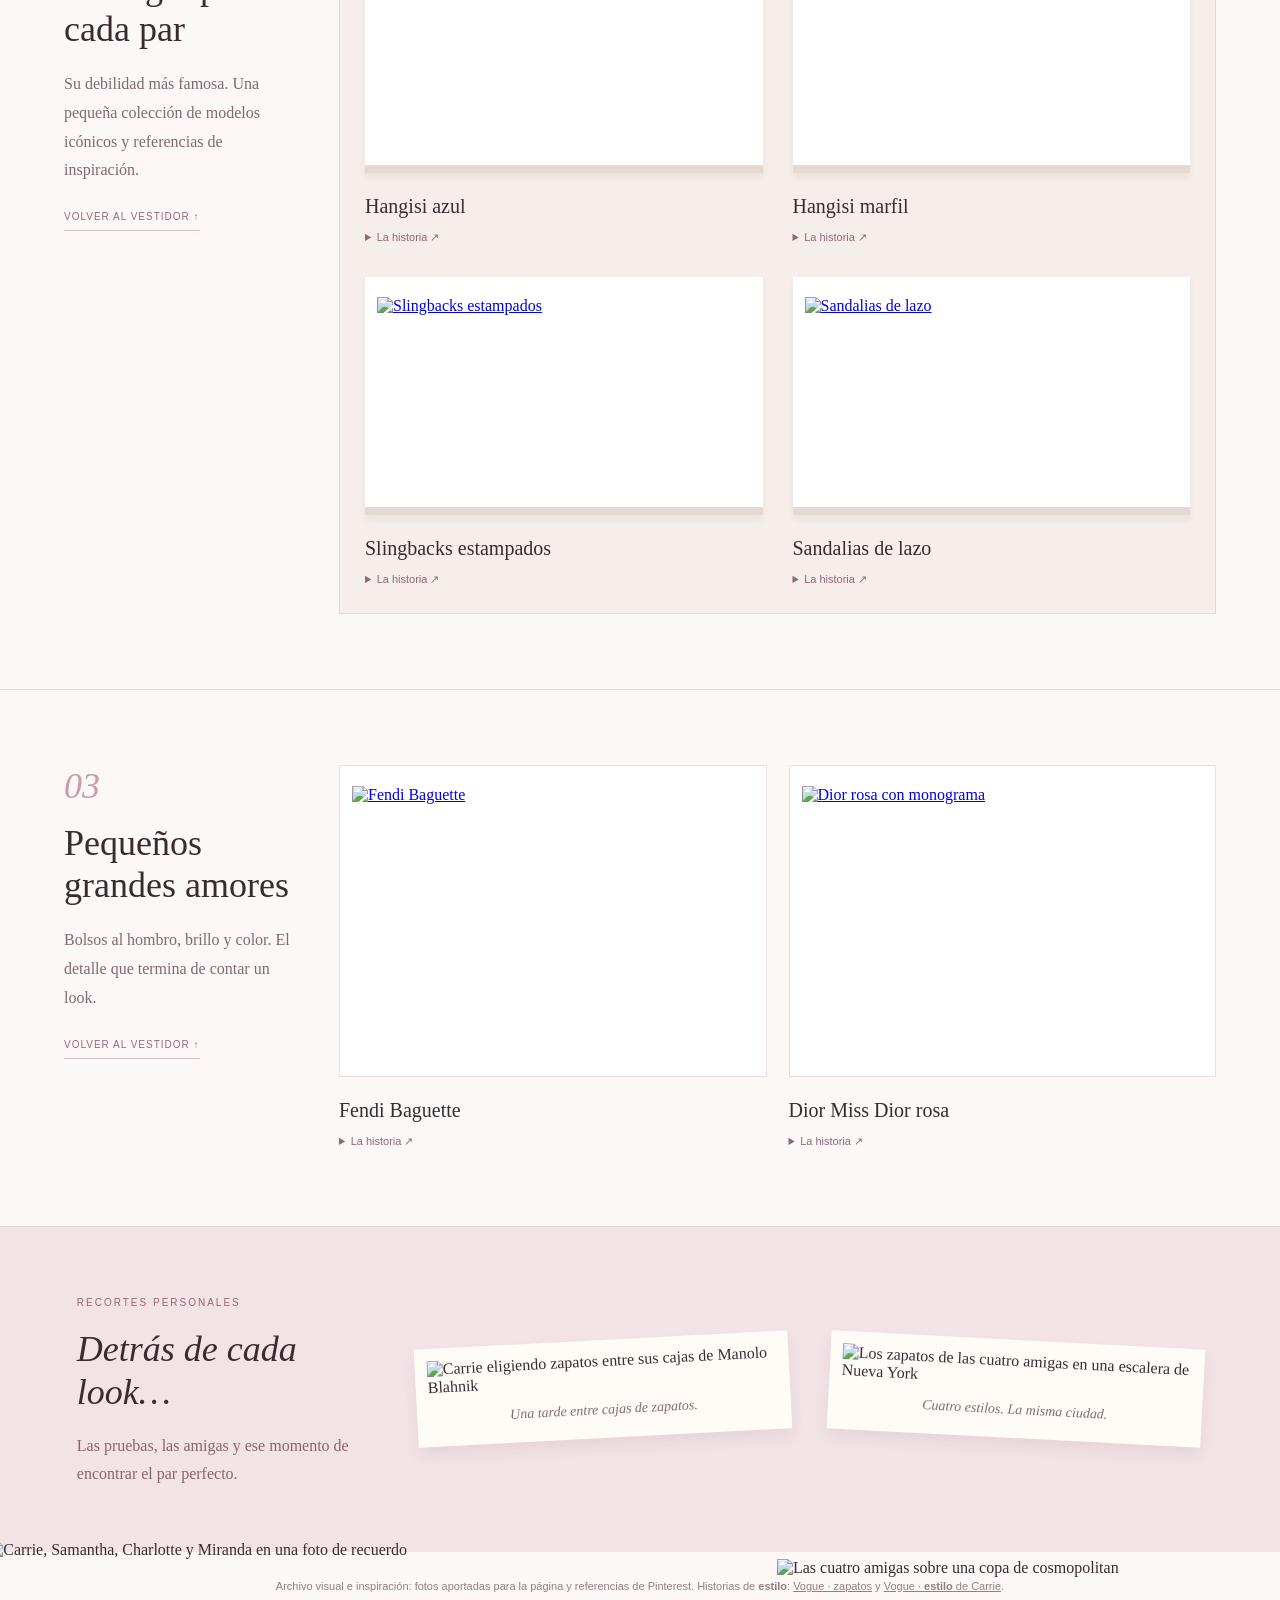
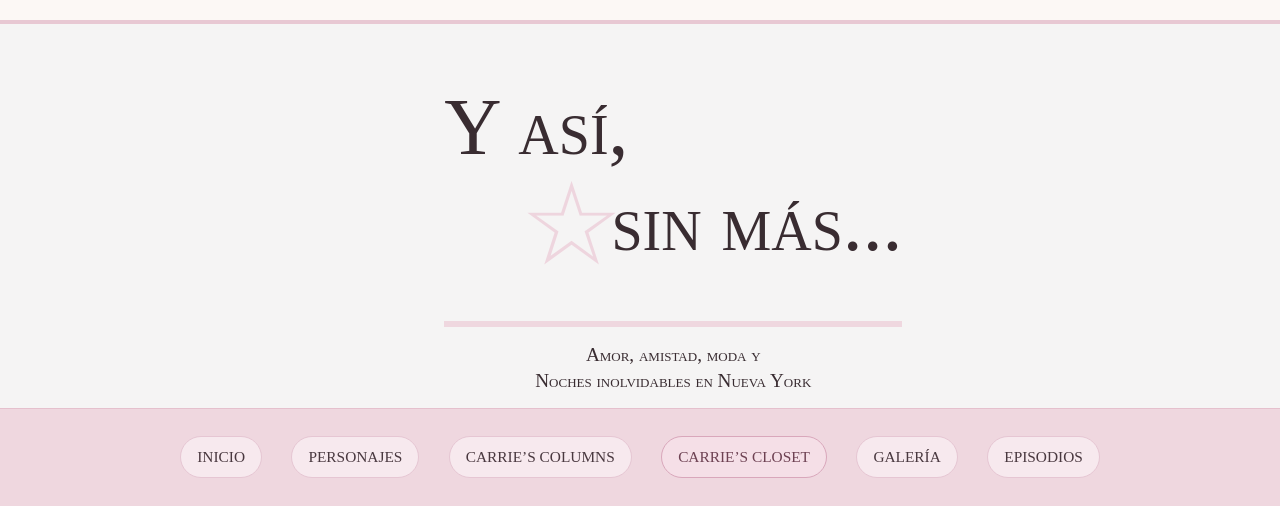
==== commit 26bdd66c: "Add files via upload" ====
--- a/closet.html
+++ b/closet.html
@@ -1,7 +1,7 @@
-<!DOCTYPE html><html lang="es"><head><meta charset="UTF-8"><meta name="viewport" content="width=device-width, initial-scale=1.0"><title>Carrie's Closet | Sex and the City</title><link rel="stylesheet" href="style.css"><link rel="stylesheet" href="closet.css"></head><body class="pagina-closet">  <header class="site-header">
+<!DOCTYPE html><html lang="es"><head><meta charset="UTF-8"><meta name="viewport" content="width=device-width, initial-scale=1.0"><title>Carrie's Closet | Sex and the City</title><link rel="stylesheet" href="style.css"><link rel="stylesheet" href="closet.css"><link rel="stylesheet" href="interacciones.css"></head><body class="pagina-closet">  <header class="site-header">
     <a class="logo" href="index.html" aria-label="Sex and the City · Inicio">
-      <img src="imagenes/logo.png" alt="">
-      <img src="imagenes/logo2sex.png" alt="Sex and the City" class="logo-secundaria">
+      <img src="images/logo.png" alt="">
+      <img src="images/logo2sex.png" alt="Sex and the City" class="logo-secundaria">
     </a>
     <nav id="site-nav" aria-label="Navegación principal">
       <a href="index.html">INICIO</a>
@@ -12,13 +12,13 @@
       <a href="episodios.html">EPISODIOS</a>
     </nav>
     <button class="menu" type="button" aria-label="Abrir menú" aria-expanded="false" aria-controls="menu-overlay" aria-haspopup="dialog">☰</button>
-  </header><main><section class="vestidor" id="vestidor"><div class="vestidor-centro"><p class="closet-migas"><a href="index.html">INICIO</a> / CARRIE’S CLOSET</p><span class="archivo-label">EL ARCHIVO DE ESTILO · NUEVA YORK</span><h1>Carrie’s<br><em>Closet</em><span aria-hidden="true">♡</span></h1><p>Un poco de tul, un par inolvidable<br>y una forma muy propia de vestirse.</p><a class="closet-boton" href="#ropa">ABRIR EL VESTIDOR ↗</a></div><div class="portada-editorial"><figure><img src="imagenes/closet-portada.jpeg" alt="Carrie explorando su vestidor"></figure></div></section><nav class="closet-indice" aria-label="Categorías del vestidor"><a href="#ropa"><span class="indice-numero">01</span><span>01 · ROPA<small>Looks, vestidos y combinaciones</small></span></a><a href="#zapatos"><span class="indice-numero">02</span><span>02 · ZAPATOS<small>Una colección para soñar</small></span></a><a href="#bolsos"><span class="indice-numero">03</span><span>03 · BOLSOS<small>El detalle que cambia todo</small></span></a></nav><section class="closet-categoria" id="ropa"><div class="closet-descripcion"><span>01</span><h2>Looks con historia</h2><p>Tul, flores y lentejuelas. Prendas de archivo y combinaciones de inspiración, con espacio para mirar cada detalle.</p><a href="#vestidor">VOLVER AL VESTIDOR ↑</a></div><div class="coleccion coleccion-ropa"><article class="pieza"><a class="pieza-imagen" href="imagenes/vestido-prenda-1.jpg" aria-label="Ampliar El vestido periódico"><img src="imagenes/vestido-prenda-1.jpg" alt="El vestido periódico" loading="lazy"></a><h3>El vestido periódico</h3><details><summary>Notas de estilo +</summary><p>El estampado de periódico de Dior, creado por John Galliano, es uno de los códigos más reconocibles del vestuario de Carrie. Esta pieza de archivo muestra el diseño sin una escena de fondo.</p></details></article><article class="pieza"><a class="pieza-imagen" href="imagenes/looks.png" aria-label="Ampliar Rosa y lentejuelas"><img src="imagenes/looks.png" alt="Rosa y lentejuelas" loading="lazy"></a><h3>Rosa y lentejuelas</h3><details><summary>Notas de estilo +</summary><p>Una musculosa blanca y una falda rosa: inspiración para ese equilibrio entre prendas sencillas y una textura que se lleva todas las miradas.</p></details></article><article class="pieza"><a class="pieza-imagen" href="imagenes/vestido-prenda-2.jpg" aria-label="Ampliar Una noche de negro"><img src="imagenes/vestido-prenda-2.jpg" alt="Una noche de negro" loading="lazy"></a><h3>Una noche de negro</h3><details><summary>Notas de estilo +</summary><p>Vestido largo con flores y detalles de plumas sobre maniquí. Una referencia de inspiración para el costado más teatral del vestidor.</p></details></article></div></section><section class="closet-categoria" id="zapatos"><div class="closet-descripcion"><span>02</span><h2>Un lugar para cada par</h2><p>Su debilidad más famosa. Una pequeña colección de modelos icónicos y referencias de inspiración.</p><a href="#vestidor">VOLVER AL VESTIDOR ↑</a></div><div class="coleccion coleccion-zapatos"><article class="pieza"><a class="pieza-imagen" href="imagenes/closet-pin-1.jpg" aria-label="Ampliar Hangisi azul"><img src="imagenes/closet-pin-1.jpg" alt="Hangisi azul" loading="lazy"></a><h3>Hangisi azul</h3><details><summary>La historia ↗</summary><p>Manolo Blahnik. El modelo de satén azul con hebilla de cristales se vuelve un símbolo romántico en la primera película de Sex and the City.</p></details></article><article class="pieza"><a class="pieza-imagen" href="imagenes/closet-pin-0.jpg" aria-label="Ampliar Hangisi marfil"><img src="imagenes/closet-pin-0.jpg" alt="Hangisi marfil" loading="lazy"></a><h3>Hangisi marfil</h3><details><summary>La historia ↗</summary><p>Una variante del modelo Hangisi. Referencia de diseño; este color no se presenta como el par azul de la película.</p></details></article><article class="pieza"><a class="pieza-imagen" href="imagenes/closet-pin-2.jpg" aria-label="Ampliar Slingbacks estampados"><img src="imagenes/closet-pin-2.jpg" alt="Slingbacks estampados" loading="lazy"></a><h3>Slingbacks estampados</h3><details><summary>La historia ↗</summary><p>Manolo Blahnik en una referencia vintage. Una inspiración para el gusto de Carrie por los zapatos con personalidad; no atribuimos estos pares a un episodio concreto.</p></details></article><article class="pieza"><a class="pieza-imagen" href="imagenes/zapatos.png" aria-label="Ampliar Sandalias de lazo"><img src="imagenes/zapatos.png" alt="Sandalias de lazo" loading="lazy"></a><h3>Sandalias de lazo</h3><details><summary>La historia ↗</summary><p>Recorte de inspiración en rosa: tiras delicadas y pequeños lazos para acompañar el ambiente femenino del vestidor.</p></details></article></div></section><section class="closet-categoria" id="bolsos"><div class="closet-descripcion"><span>03</span><h2>Pequeños grandes amores</h2><p>Bolsos al hombro, brillo y color. El detalle que termina de contar un look.</p><a href="#vestidor">VOLVER AL VESTIDOR ↑</a></div><div class="coleccion coleccion-bolsos"><article class="pieza"><a class="pieza-imagen" href="imagenes/closet-pin-5.jpg" aria-label="Ampliar Fendi Baguette"><img src="imagenes/closet-pin-5.jpg" alt="Fendi Baguette" loading="lazy"></a><h3>Fendi Baguette</h3><details><summary>La historia ↗</summary><p>Su silueta compacta y su versión de lentejuelas violetas están ligadas al estilo de Carrie. La imagen es una referencia del modelo, no un fotograma.</p></details></article><article class="pieza"><a class="pieza-imagen" href="imagenes/bolso.png" aria-label="Ampliar Dior rosa con monograma"><img src="imagenes/bolso.png" alt="Dior rosa con monograma" loading="lazy"></a><h3>Dior Miss Dior rosa</h3><details><summary>La historia ↗</summary><p>Un bolso de asa de cadena en rosa pálido con monograma clásico, lazo frontal y silueta redondeada que suma ese aire romántico y sofisticado de la era de Carrie.</p></details></article></div></section><section class="album-closet"><div><span class="archivo-label">RECORTES PERSONALES</span><h2>Detrás de cada look…</h2><p>Las pruebas, las amigas y ese momento de encontrar el par perfecto.</p></div><figure><img src="imagenes/closet-manolos.jpeg" alt="Carrie eligiendo zapatos entre sus cajas de Manolo Blahnik" loading="lazy"><figcaption>Una tarde entre cajas de zapatos.</figcaption></figure><figure><img src="imagenes/closet-amigas.jpeg" alt="Los zapatos de las cuatro amigas en una escalera de Nueva York" loading="lazy"><figcaption>Cuatro estilos. La misma ciudad.</figcaption></figure></section><p class="closet-fuentes">Archivo visual e inspiración: fotos aportadas para la página y referencias de Pinterest. Historias de estilo: <a href="https://www.vogue.com/slideshow/carrie-bradshaw-shoes">Vogue · zapatos</a> y <a href="https://www.vogue.com/slideshow/carrie-bradshaw-elements-of-style">Vogue · estilo de Carrie</a>.</p>    <section class="final cierre-referencia" aria-label="Y así, sin más">
-      <div class="final-imagen"><img src="imagenes/chicas-blanco-negro.png" alt="Carrie, Samantha, Charlotte y Miranda en una foto de recuerdo"></div>
+  </header><main><section class="vestidor" id="vestidor"><div class="vestidor-centro"><p class="closet-migas"><a href="index.html">INICIO</a> / CARRIE’S CLOSET</p><span class="archivo-label">EL ARCHIVO DE ESTILO · NUEVA YORK</span><h1>Carrie’s<br><em>Closet</em><span aria-hidden="true">♡</span></h1><p>Un poco de tul, un par inolvidable<br>y una forma muy propia de vestirse.</p><a class="closet-boton" href="#ropa">ABRIR EL VESTIDOR ↗</a></div><div class="portada-editorial"><figure><img src="images/closet-portada.jpeg" alt="Carrie explorando su vestidor"></figure></div></section><nav class="closet-indice" aria-label="Categorías del vestidor"><a href="#ropa"><span class="indice-numero">01</span><span>01 · ROPA<small>Looks, vestidos y combinaciones</small></span></a><a href="#zapatos"><span class="indice-numero">02</span><span>02 · ZAPATOS<small>Una colección para soñar</small></span></a><a href="#bolsos"><span class="indice-numero">03</span><span>03 · BOLSOS<small>El detalle que cambia todo</small></span></a></nav><section class="closet-categoria" id="ropa"><div class="closet-descripcion"><span>01</span><h2>Looks con historia</h2><p>Tul, flores y lentejuelas. Prendas de archivo y combinaciones de inspiración, con espacio para mirar cada detalle.</p><a href="#vestidor">VOLVER AL VESTIDOR ↑</a></div><div class="coleccion coleccion-ropa"><article class="pieza"><a class="pieza-imagen" href="images/vestido-prenda-1.jpg" aria-label="Ampliar El vestido periódico"><img src="images/vestido-prenda-1.jpg" alt="El vestido periódico" loading="lazy"></a><h3>El vestido periódico</h3><details><summary>Notas de estilo +</summary><p>El estampado de periódico de Dior, creado por John Galliano, es uno de los códigos más reconocibles del vestuario de Carrie. Esta pieza de archivo muestra el diseño sin una escena de fondo.</p></details></article><article class="pieza"><a class="pieza-imagen" href="images/looks.png" aria-label="Ampliar Rosa y lentejuelas"><img src="images/looks.png" alt="Rosa y lentejuelas" loading="lazy"></a><h3>Rosa y lentejuelas</h3><details><summary>Notas de estilo +</summary><p>Una musculosa blanca y una falda rosa: inspiración para ese equilibrio entre prendas sencillas y una textura que se lleva todas las miradas.</p></details></article><article class="pieza"><a class="pieza-imagen" href="images/vestido-prenda-2.jpg" aria-label="Ampliar Una noche de negro"><img src="images/vestido-prenda-2.jpg" alt="Una noche de negro" loading="lazy"></a><h3>Una noche de negro</h3><details><summary>Notas de estilo +</summary><p>Vestido largo con flores y detalles de plumas sobre maniquí. Una referencia de inspiración para el costado más teatral del vestidor.</p></details></article></div></section><section class="closet-categoria" id="zapatos"><div class="closet-descripcion"><span>02</span><h2>Un lugar para cada par</h2><p>Su debilidad más famosa. Una pequeña colección de modelos icónicos y referencias de inspiración.</p><a href="#vestidor">VOLVER AL VESTIDOR ↑</a></div><div class="coleccion coleccion-zapatos"><article class="pieza"><a class="pieza-imagen" href="images/closet-pin-1.jpg" aria-label="Ampliar Hangisi azul"><img src="images/closet-pin-1.jpg" alt="Hangisi azul" loading="lazy"></a><h3>Hangisi azul</h3><details><summary>La historia ↗</summary><p>Manolo Blahnik. El modelo de satén azul con hebilla de cristales se vuelve un símbolo romántico en la primera película de Sex and the City.</p></details></article><article class="pieza"><a class="pieza-imagen" href="images/closet-pin-0.jpg" aria-label="Ampliar Hangisi marfil"><img src="images/closet-pin-0.jpg" alt="Hangisi marfil" loading="lazy"></a><h3>Hangisi marfil</h3><details><summary>La historia ↗</summary><p>Una variante del modelo Hangisi. Referencia de diseño; este color no se presenta como el par azul de la película.</p></details></article><article class="pieza"><a class="pieza-imagen" href="images/closet-pin-2.jpg" aria-label="Ampliar Slingbacks estampados"><img src="images/closet-pin-2.jpg" alt="Slingbacks estampados" loading="lazy"></a><h3>Slingbacks estampados</h3><details><summary>La historia ↗</summary><p><strong>Manolo Blahnik</strong> en una referencia vintage. Una inspiración para el gusto de Carrie por los zapatos con personalidad; no atribuimos estos pares a un episodio concreto.</p></details></article><article class="pieza"><a class="pieza-imagen" href="images/zapatos.png" aria-label="Ampliar Sandalias de lazo"><img src="images/zapatos.png" alt="Sandalias de lazo" loading="lazy"></a><h3>Sandalias de lazo</h3><details><summary>La historia ↗</summary><p>Recorte de inspiración en rosa: tiras delicadas y pequeños lazos para acompañar el ambiente femenino del vestidor.</p></details></article></div></section><section class="closet-categoria" id="bolsos"><div class="closet-descripcion"><span>03</span><h2>Pequeños grandes amores</h2><p>Bolsos al hombro, brillo y color. El detalle que termina de contar un look.</p><a href="#vestidor">VOLVER AL VESTIDOR ↑</a></div><div class="coleccion coleccion-bolsos"><article class="pieza"><a class="pieza-imagen" href="images/closet-pin-5.jpg" aria-label="Ampliar Fendi Baguette"><img src="images/closet-pin-5.jpg" alt="Fendi Baguette" loading="lazy"></a><h3>Fendi Baguette</h3><details><summary>La historia ↗</summary><p>Su silueta compacta y su versión de lentejuelas violetas están ligadas al estilo de Carrie. La imagen es una referencia del modelo, no un fotograma.</p></details></article><article class="pieza"><a class="pieza-imagen" href="images/bolso.png" aria-label="Ampliar Dior rosa con monograma"><img src="images/bolso.png" alt="Dior rosa con monograma" loading="lazy"></a><h3>Dior Miss Dior rosa</h3><details><summary>La historia ↗</summary><p>Un bolso de asa de cadena en rosa pálido con monograma clásico, lazo frontal y silueta redondeada que suma ese aire romántico y sofisticado de la era de Carrie.</p></details></article></div></section><section class="album-closet"><div><span class="archivo-label">RECORTES PERSONALES</span><h2>Detrás de cada look…</h2><p>Las pruebas, las amigas y ese momento de encontrar el par perfecto.</p></div><figure><img src="images/closet-manolos.jpeg" alt="Carrie eligiendo zapatos entre sus cajas de Manolo Blahnik" loading="lazy"><figcaption>Una tarde entre cajas de zapatos.</figcaption></figure><figure><img src="images/closet-amigas.jpeg" alt="Los zapatos de las cuatro amigas en una escalera de Nueva York" loading="lazy"><figcaption>Cuatro estilos. La misma ciudad.</figcaption></figure></section><p class="closet-fuentes">Archivo visual e inspiración: fotos aportadas para la página y referencias de Pinterest. Historias de <strong>estilo</strong>: <a href="https://www.vogue.com/slideshow/carrie-bradshaw-shoes">Vogue · zapatos</a> y <a href="https://www.vogue.com/slideshow/carrie-bradshaw-elements-of-style">Vogue · <strong>estilo</strong> de Carrie</a>.</p>    <section class="final cierre-referencia" aria-label="Y así, sin más">
+      <div class="final-imagen"><img src="images/chicas-blanco-negro.png" alt="Carrie, Samantha, Charlotte y Miranda en una foto de recuerdo"></div>
       <div class="final-text">
         <h2><span>Y así,</span><span><i aria-hidden="true">☆</i>sin más...</span></h2>
         <p>Amor, amistad, moda y<br>Noches inolvidables en Nueva York</p>
       </div>
-      <div class="final-copa"><img src="imagenes/copa-chicas.png" alt="Las cuatro amigas sobre una copa de cosmopolitan"></div>
+      <div class="final-copa"><img src="images/copa-chicas.png" alt="Las cuatro amigas sobre una copa de cosmopolitan"></div>
     </section></main>  <footer class="site-footer">
       <a href="index.html">INICIO</a>
       <a href="personajes.html">PERSONAJES</a>
@@ -48,4 +48,4 @@
       <p class="foto-descripcion"></p>
     </figure>
     <button class="foto-siguiente" type="button" aria-label="Imagen siguiente">›</button>
-  </dialog><script src="navegacion.js"></script><script src="closet.js"></script><script src="stickers.js"></script></body></html>+  </dialog><script src="js/navegacion.js"></script><script src="js/closet.js"></script><script src="js/stickers.js"></script><script src="js/interacciones.js"></script></body></html>
--- a/interacciones.css
+++ b/interacciones.css
@@ -0,0 +1,28 @@
+/* Interacciones compartidas, sin ocultar contenido cuando JavaScript no está disponible. */
+@view-transition { navigation: auto; }
+::view-transition-old(root) { animation: salida-pagina .18s ease both; }
+::view-transition-new(root) { animation: entrada-pagina .25s ease both; }
+@keyframes salida-pagina { to { opacity:0; } }
+@keyframes entrada-pagina { from { opacity:0; } to { opacity:1; } }
+.indice-secciones { display:flex; flex-wrap:wrap; justify-content:center; gap:8px 20px; padding:18px 5%; border-bottom:1px solid #ead1dc; background:#fcf7f8; }
+.indice-secciones a { font:12px/1.6 Georgia,serif; color:#86556c; text-decoration:none; border-bottom:1px solid transparent; padding:4px 0; }
+.indice-secciones a:hover { border-bottom-color:currentColor; }
+.volver-arriba { position:fixed; right:20px; bottom:20px; z-index:30; width:44px; height:44px; border:1px solid #bd8da3; border-radius:50%; background:#f6e5ed; color:#73475d; font:24px Georgia,serif; cursor:pointer; box-shadow:0 4px 12px #69425220; }
+.volver-arriba[hidden] { display:none; }
+body:has(dialog[open]) .volver-arriba { visibility:hidden; }
+main strong { font-weight:700; }
+main > section { scroll-margin-top:24px; }
+.contacto-autora { padding-bottom:25px; margin-bottom:30px; border-bottom:1px solid #e8ccda; }
+a,button,summary { -webkit-tap-highlight-color:#edcbdc; }
+a:focus-visible,button:focus-visible,summary:focus-visible { outline:2px solid #a75e81; outline-offset:5px; }
+@media (prefers-reduced-motion:no-preference) {
+  a,button,summary { transition:color .2s,background-color .2s,box-shadow .2s; }
+  dialog[open] { animation:entrada-pagina .23s ease; }
+  .personaje-card,.reparto-card,.episodio-card { transition:transform .25s,box-shadow .25s; }
+  .personaje-card:hover,.reparto-card:hover,.episodio-card:hover { transform:translateY(-4px); box-shadow:0 8px 20px #73465b18; }
+}
+@media (prefers-reduced-motion:reduce) {
+  html { scroll-behavior:auto !important; }
+  *,*::before,*::after { animation-duration:.01ms !important; transition-duration:.01ms !important; scroll-behavior:auto !important; }
+}
+@media(max-width:600px) { .indice-secciones { gap:5px 14px; } .volver-arriba { right:12px; bottom:12px; } }
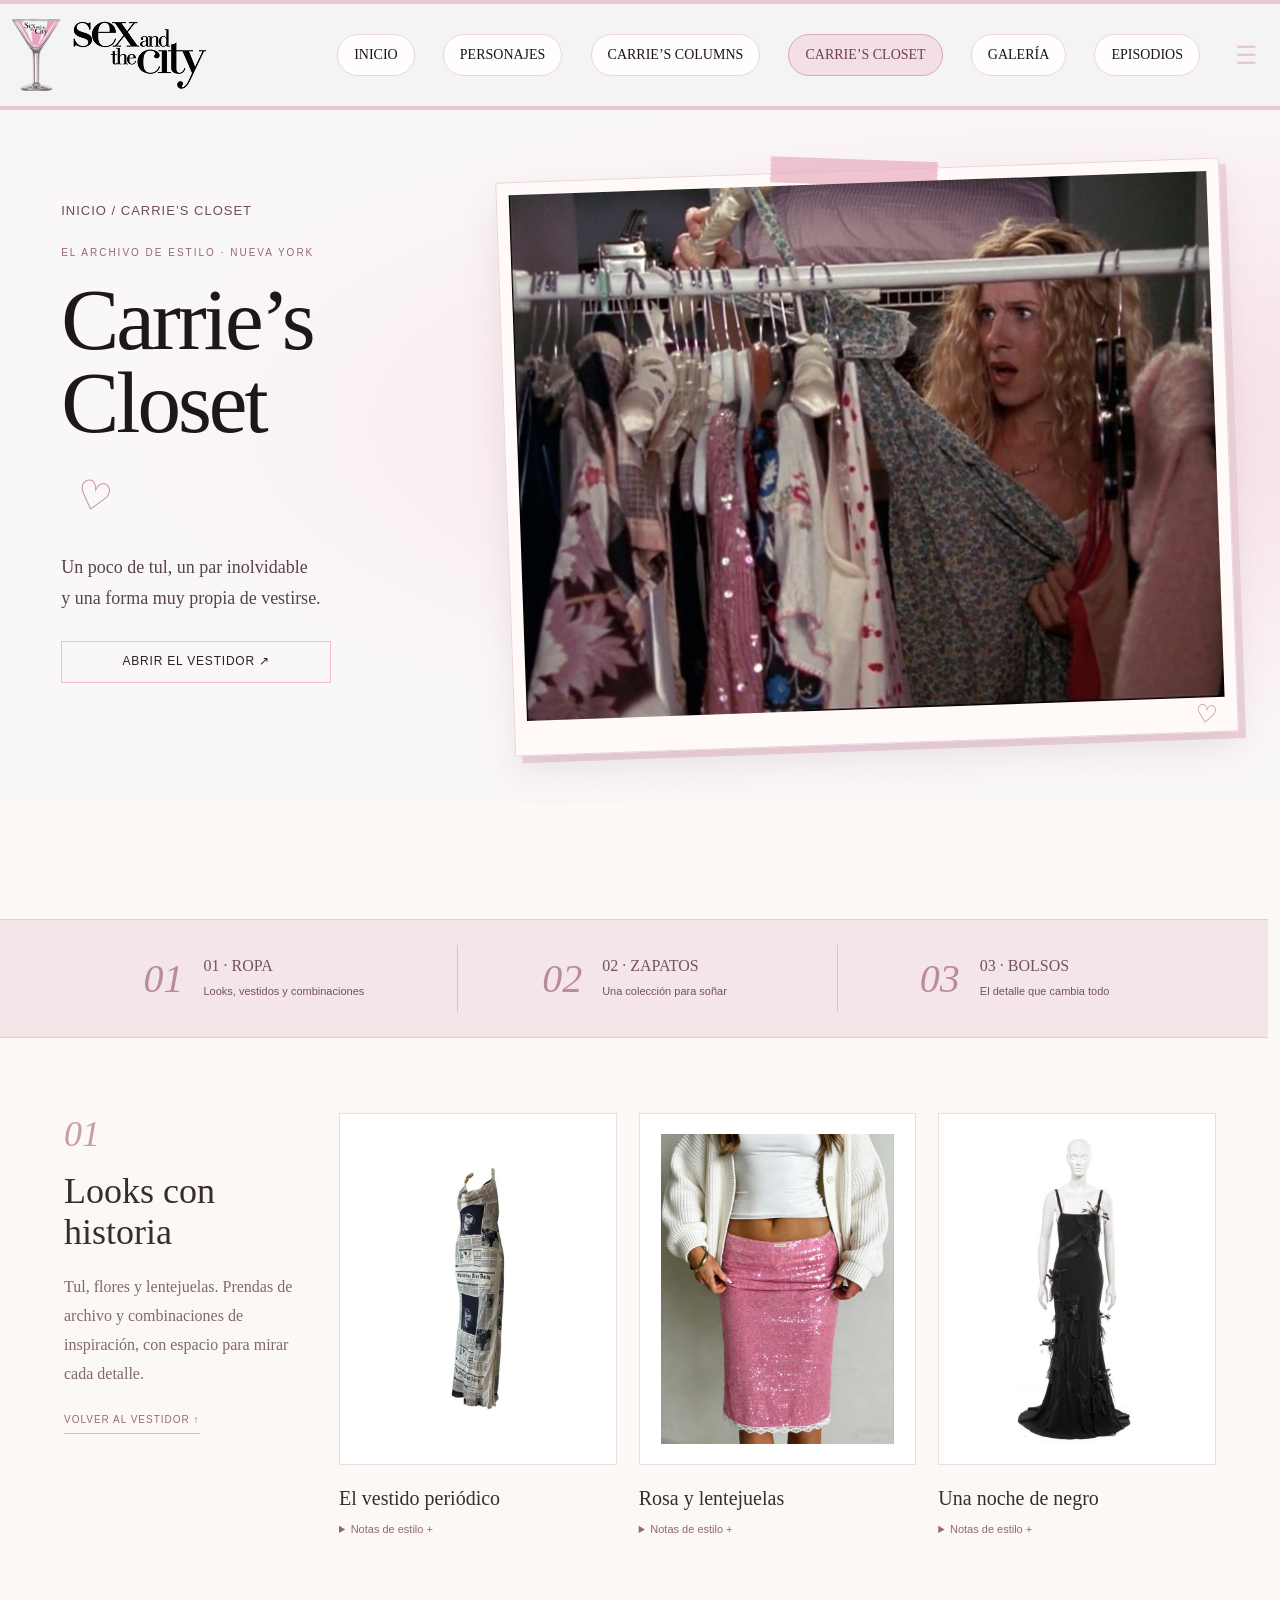
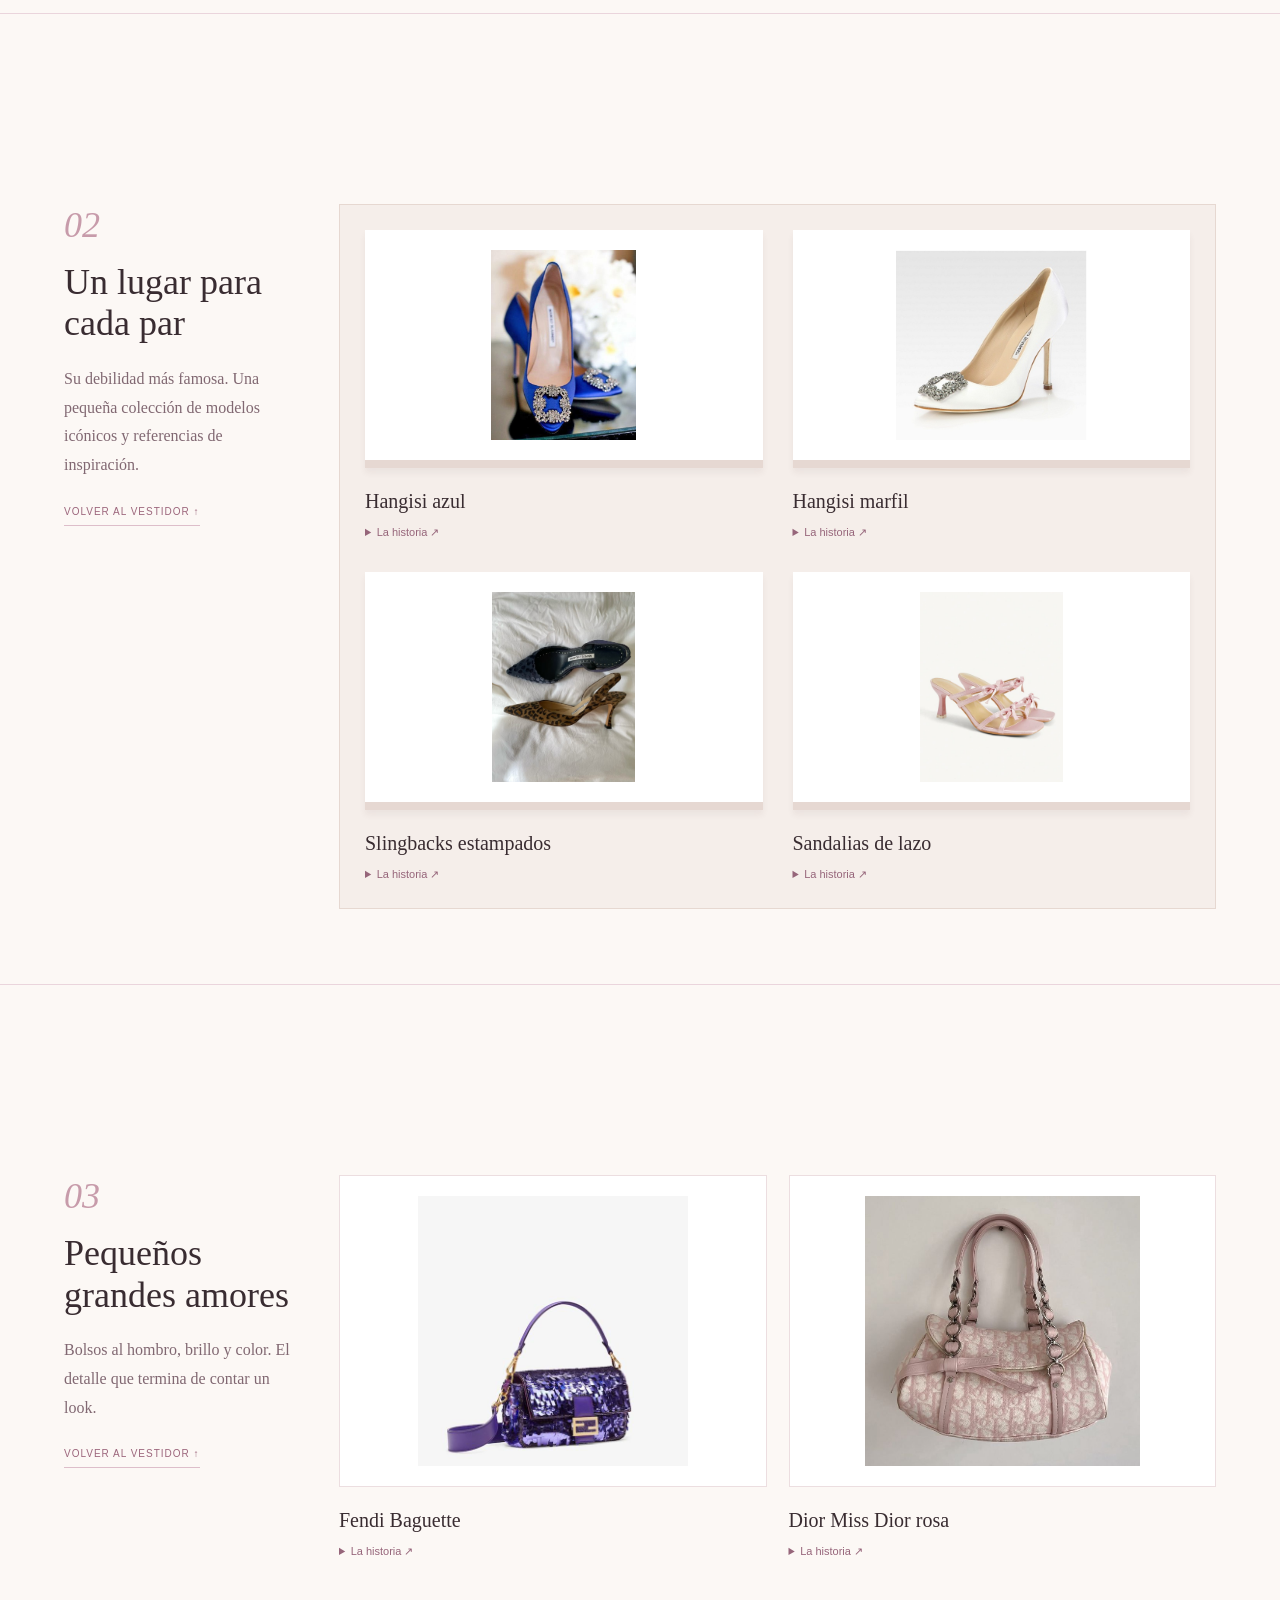
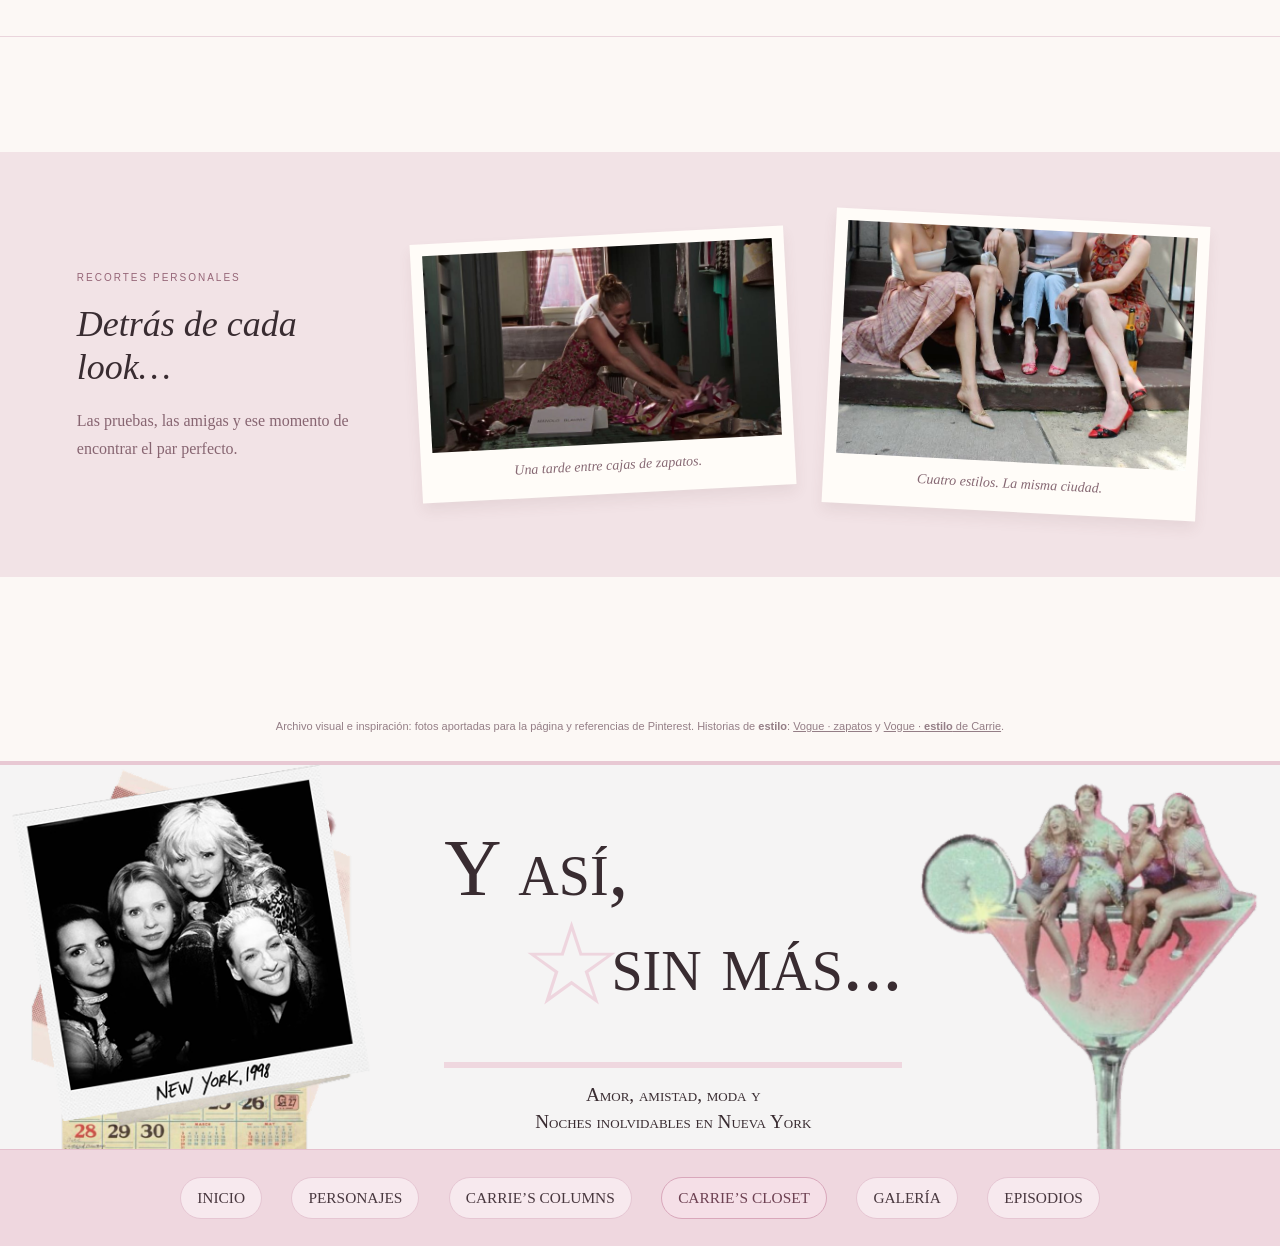
==== commit 9df552ad: "Add files via upload" ====
--- a/closet.html
+++ b/closet.html
@@ -1,7 +1,7 @@
 <!DOCTYPE html><html lang="es"><head><meta charset="UTF-8"><meta name="viewport" content="width=device-width, initial-scale=1.0"><title>Carrie's Closet | Sex and the City</title><link rel="stylesheet" href="style.css"><link rel="stylesheet" href="closet.css"><link rel="stylesheet" href="interacciones.css"></head><body class="pagina-closet">  <header class="site-header">
     <a class="logo" href="index.html" aria-label="Sex and the City · Inicio">
-      <img src="images/logo.png" alt="">
-      <img src="images/logo2sex.png" alt="Sex and the City" class="logo-secundaria">
+      <img src="imagenes/logo.png" alt="">
+      <img src="imagenes/logo2sex.png" alt="Sex and the City" class="logo-secundaria">
     </a>
     <nav id="site-nav" aria-label="Navegación principal">
       <a href="index.html">INICIO</a>
@@ -12,13 +12,13 @@
       <a href="episodios.html">EPISODIOS</a>
     </nav>
     <button class="menu" type="button" aria-label="Abrir menú" aria-expanded="false" aria-controls="menu-overlay" aria-haspopup="dialog">☰</button>
-  </header><main><section class="vestidor" id="vestidor"><div class="vestidor-centro"><p class="closet-migas"><a href="index.html">INICIO</a> / CARRIE’S CLOSET</p><span class="archivo-label">EL ARCHIVO DE ESTILO · NUEVA YORK</span><h1>Carrie’s<br><em>Closet</em><span aria-hidden="true">♡</span></h1><p>Un poco de tul, un par inolvidable<br>y una forma muy propia de vestirse.</p><a class="closet-boton" href="#ropa">ABRIR EL VESTIDOR ↗</a></div><div class="portada-editorial"><figure><img src="images/closet-portada.jpeg" alt="Carrie explorando su vestidor"></figure></div></section><nav class="closet-indice" aria-label="Categorías del vestidor"><a href="#ropa"><span class="indice-numero">01</span><span>01 · ROPA<small>Looks, vestidos y combinaciones</small></span></a><a href="#zapatos"><span class="indice-numero">02</span><span>02 · ZAPATOS<small>Una colección para soñar</small></span></a><a href="#bolsos"><span class="indice-numero">03</span><span>03 · BOLSOS<small>El detalle que cambia todo</small></span></a></nav><section class="closet-categoria" id="ropa"><div class="closet-descripcion"><span>01</span><h2>Looks con historia</h2><p>Tul, flores y lentejuelas. Prendas de archivo y combinaciones de inspiración, con espacio para mirar cada detalle.</p><a href="#vestidor">VOLVER AL VESTIDOR ↑</a></div><div class="coleccion coleccion-ropa"><article class="pieza"><a class="pieza-imagen" href="images/vestido-prenda-1.jpg" aria-label="Ampliar El vestido periódico"><img src="images/vestido-prenda-1.jpg" alt="El vestido periódico" loading="lazy"></a><h3>El vestido periódico</h3><details><summary>Notas de estilo +</summary><p>El estampado de periódico de Dior, creado por John Galliano, es uno de los códigos más reconocibles del vestuario de Carrie. Esta pieza de archivo muestra el diseño sin una escena de fondo.</p></details></article><article class="pieza"><a class="pieza-imagen" href="images/looks.png" aria-label="Ampliar Rosa y lentejuelas"><img src="images/looks.png" alt="Rosa y lentejuelas" loading="lazy"></a><h3>Rosa y lentejuelas</h3><details><summary>Notas de estilo +</summary><p>Una musculosa blanca y una falda rosa: inspiración para ese equilibrio entre prendas sencillas y una textura que se lleva todas las miradas.</p></details></article><article class="pieza"><a class="pieza-imagen" href="images/vestido-prenda-2.jpg" aria-label="Ampliar Una noche de negro"><img src="images/vestido-prenda-2.jpg" alt="Una noche de negro" loading="lazy"></a><h3>Una noche de negro</h3><details><summary>Notas de estilo +</summary><p>Vestido largo con flores y detalles de plumas sobre maniquí. Una referencia de inspiración para el costado más teatral del vestidor.</p></details></article></div></section><section class="closet-categoria" id="zapatos"><div class="closet-descripcion"><span>02</span><h2>Un lugar para cada par</h2><p>Su debilidad más famosa. Una pequeña colección de modelos icónicos y referencias de inspiración.</p><a href="#vestidor">VOLVER AL VESTIDOR ↑</a></div><div class="coleccion coleccion-zapatos"><article class="pieza"><a class="pieza-imagen" href="images/closet-pin-1.jpg" aria-label="Ampliar Hangisi azul"><img src="images/closet-pin-1.jpg" alt="Hangisi azul" loading="lazy"></a><h3>Hangisi azul</h3><details><summary>La historia ↗</summary><p>Manolo Blahnik. El modelo de satén azul con hebilla de cristales se vuelve un símbolo romántico en la primera película de Sex and the City.</p></details></article><article class="pieza"><a class="pieza-imagen" href="images/closet-pin-0.jpg" aria-label="Ampliar Hangisi marfil"><img src="images/closet-pin-0.jpg" alt="Hangisi marfil" loading="lazy"></a><h3>Hangisi marfil</h3><details><summary>La historia ↗</summary><p>Una variante del modelo Hangisi. Referencia de diseño; este color no se presenta como el par azul de la película.</p></details></article><article class="pieza"><a class="pieza-imagen" href="images/closet-pin-2.jpg" aria-label="Ampliar Slingbacks estampados"><img src="images/closet-pin-2.jpg" alt="Slingbacks estampados" loading="lazy"></a><h3>Slingbacks estampados</h3><details><summary>La historia ↗</summary><p><strong>Manolo Blahnik</strong> en una referencia vintage. Una inspiración para el gusto de Carrie por los zapatos con personalidad; no atribuimos estos pares a un episodio concreto.</p></details></article><article class="pieza"><a class="pieza-imagen" href="images/zapatos.png" aria-label="Ampliar Sandalias de lazo"><img src="images/zapatos.png" alt="Sandalias de lazo" loading="lazy"></a><h3>Sandalias de lazo</h3><details><summary>La historia ↗</summary><p>Recorte de inspiración en rosa: tiras delicadas y pequeños lazos para acompañar el ambiente femenino del vestidor.</p></details></article></div></section><section class="closet-categoria" id="bolsos"><div class="closet-descripcion"><span>03</span><h2>Pequeños grandes amores</h2><p>Bolsos al hombro, brillo y color. El detalle que termina de contar un look.</p><a href="#vestidor">VOLVER AL VESTIDOR ↑</a></div><div class="coleccion coleccion-bolsos"><article class="pieza"><a class="pieza-imagen" href="images/closet-pin-5.jpg" aria-label="Ampliar Fendi Baguette"><img src="images/closet-pin-5.jpg" alt="Fendi Baguette" loading="lazy"></a><h3>Fendi Baguette</h3><details><summary>La historia ↗</summary><p>Su silueta compacta y su versión de lentejuelas violetas están ligadas al estilo de Carrie. La imagen es una referencia del modelo, no un fotograma.</p></details></article><article class="pieza"><a class="pieza-imagen" href="images/bolso.png" aria-label="Ampliar Dior rosa con monograma"><img src="images/bolso.png" alt="Dior rosa con monograma" loading="lazy"></a><h3>Dior Miss Dior rosa</h3><details><summary>La historia ↗</summary><p>Un bolso de asa de cadena en rosa pálido con monograma clásico, lazo frontal y silueta redondeada que suma ese aire romántico y sofisticado de la era de Carrie.</p></details></article></div></section><section class="album-closet"><div><span class="archivo-label">RECORTES PERSONALES</span><h2>Detrás de cada look…</h2><p>Las pruebas, las amigas y ese momento de encontrar el par perfecto.</p></div><figure><img src="images/closet-manolos.jpeg" alt="Carrie eligiendo zapatos entre sus cajas de Manolo Blahnik" loading="lazy"><figcaption>Una tarde entre cajas de zapatos.</figcaption></figure><figure><img src="images/closet-amigas.jpeg" alt="Los zapatos de las cuatro amigas en una escalera de Nueva York" loading="lazy"><figcaption>Cuatro estilos. La misma ciudad.</figcaption></figure></section><p class="closet-fuentes">Archivo visual e inspiración: fotos aportadas para la página y referencias de Pinterest. Historias de <strong>estilo</strong>: <a href="https://www.vogue.com/slideshow/carrie-bradshaw-shoes">Vogue · zapatos</a> y <a href="https://www.vogue.com/slideshow/carrie-bradshaw-elements-of-style">Vogue · <strong>estilo</strong> de Carrie</a>.</p>    <section class="final cierre-referencia" aria-label="Y así, sin más">
-      <div class="final-imagen"><img src="images/chicas-blanco-negro.png" alt="Carrie, Samantha, Charlotte y Miranda en una foto de recuerdo"></div>
+  </header><main><section class="vestidor" id="vestidor"><div class="vestidor-centro"><p class="closet-migas"><a href="index.html">INICIO</a> / CARRIE’S CLOSET</p><span class="archivo-label">EL ARCHIVO DE ESTILO · NUEVA YORK</span><h1>Carrie’s<br><em>Closet</em><span aria-hidden="true">♡</span></h1><p>Un poco de tul, un par inolvidable<br>y una forma muy propia de vestirse.</p><a class="closet-boton" href="#ropa">ABRIR EL VESTIDOR ↗</a></div><div class="portada-editorial"><figure><img src="imagenes/closet-portada.jpeg" alt="Carrie explorando su vestidor"></figure></div></section><nav class="closet-indice" aria-label="Categorías del vestidor"><a href="#ropa"><span class="indice-numero">01</span><span>01 · ROPA<small>Looks, vestidos y combinaciones</small></span></a><a href="#zapatos"><span class="indice-numero">02</span><span>02 · ZAPATOS<small>Una colección para soñar</small></span></a><a href="#bolsos"><span class="indice-numero">03</span><span>03 · BOLSOS<small>El detalle que cambia todo</small></span></a></nav><section class="closet-categoria" id="ropa"><div class="closet-descripcion"><span>01</span><h2>Looks con historia</h2><p>Tul, flores y lentejuelas. Prendas de archivo y combinaciones de inspiración, con espacio para mirar cada detalle.</p><a href="#vestidor">VOLVER AL VESTIDOR ↑</a></div><div class="coleccion coleccion-ropa"><article class="pieza"><a class="pieza-imagen" href="imagenes/vestido-prenda-1.jpg" aria-label="Ampliar El vestido periódico"><img src="imagenes/vestido-prenda-1.jpg" alt="El vestido periódico" loading="lazy"></a><h3>El vestido periódico</h3><details><summary>Notas de estilo +</summary><p>El estampado de periódico de Dior, creado por John Galliano, es uno de los códigos más reconocibles del vestuario de Carrie. Esta pieza de archivo muestra el diseño sin una escena de fondo.</p></details></article><article class="pieza"><a class="pieza-imagen" href="imagenes/looks.png" aria-label="Ampliar Rosa y lentejuelas"><img src="imagenes/looks.png" alt="Rosa y lentejuelas" loading="lazy"></a><h3>Rosa y lentejuelas</h3><details><summary>Notas de estilo +</summary><p>Una musculosa blanca y una falda rosa: inspiración para ese equilibrio entre prendas sencillas y una textura que se lleva todas las miradas.</p></details></article><article class="pieza"><a class="pieza-imagen" href="imagenes/vestido-prenda-2.jpg" aria-label="Ampliar Una noche de negro"><img src="imagenes/vestido-prenda-2.jpg" alt="Una noche de negro" loading="lazy"></a><h3>Una noche de negro</h3><details><summary>Notas de estilo +</summary><p>Vestido largo con flores y detalles de plumas sobre maniquí. Una referencia de inspiración para el costado más teatral del vestidor.</p></details></article></div></section><section class="closet-categoria" id="zapatos"><div class="closet-descripcion"><span>02</span><h2>Un lugar para cada par</h2><p>Su debilidad más famosa. Una pequeña colección de modelos icónicos y referencias de inspiración.</p><a href="#vestidor">VOLVER AL VESTIDOR ↑</a></div><div class="coleccion coleccion-zapatos"><article class="pieza"><a class="pieza-imagen" href="imagenes/closet-pin-1.jpg" aria-label="Ampliar Hangisi azul"><img src="imagenes/closet-pin-1.jpg" alt="Hangisi azul" loading="lazy"></a><h3>Hangisi azul</h3><details><summary>La historia ↗</summary><p>Manolo Blahnik. El modelo de satén azul con hebilla de cristales se vuelve un símbolo romántico en la primera película de Sex and the City.</p></details></article><article class="pieza"><a class="pieza-imagen" href="imagenes/closet-pin-0.jpg" aria-label="Ampliar Hangisi marfil"><img src="imagenes/closet-pin-0.jpg" alt="Hangisi marfil" loading="lazy"></a><h3>Hangisi marfil</h3><details><summary>La historia ↗</summary><p>Una variante del modelo Hangisi. Referencia de diseño; este color no se presenta como el par azul de la película.</p></details></article><article class="pieza"><a class="pieza-imagen" href="imagenes/closet-pin-2.jpg" aria-label="Ampliar Slingbacks estampados"><img src="imagenes/closet-pin-2.jpg" alt="Slingbacks estampados" loading="lazy"></a><h3>Slingbacks estampados</h3><details><summary>La historia ↗</summary><p><strong>Manolo Blahnik</strong> en una referencia vintage. Una inspiración para el gusto de Carrie por los zapatos con personalidad; no atribuimos estos pares a un episodio concreto.</p></details></article><article class="pieza"><a class="pieza-imagen" href="imagenes/zapatos.png" aria-label="Ampliar Sandalias de lazo"><img src="imagenes/zapatos.png" alt="Sandalias de lazo" loading="lazy"></a><h3>Sandalias de lazo</h3><details><summary>La historia ↗</summary><p>Recorte de inspiración en rosa: tiras delicadas y pequeños lazos para acompañar el ambiente femenino del vestidor.</p></details></article></div></section><section class="closet-categoria" id="bolsos"><div class="closet-descripcion"><span>03</span><h2>Pequeños grandes amores</h2><p>Bolsos al hombro, brillo y color. El detalle que termina de contar un look.</p><a href="#vestidor">VOLVER AL VESTIDOR ↑</a></div><div class="coleccion coleccion-bolsos"><article class="pieza"><a class="pieza-imagen" href="imagenes/closet-pin-5.jpg" aria-label="Ampliar Fendi Baguette"><img src="imagenes/closet-pin-5.jpg" alt="Fendi Baguette" loading="lazy"></a><h3>Fendi Baguette</h3><details><summary>La historia ↗</summary><p>Su silueta compacta y su versión de lentejuelas violetas están ligadas al estilo de Carrie. La imagen es una referencia del modelo, no un fotograma.</p></details></article><article class="pieza"><a class="pieza-imagen" href="imagenes/bolso.png" aria-label="Ampliar Dior rosa con monograma"><img src="imagenes/bolso.png" alt="Dior rosa con monograma" loading="lazy"></a><h3>Dior Miss Dior rosa</h3><details><summary>La historia ↗</summary><p>Un bolso de asa de cadena en rosa pálido con monograma clásico, lazo frontal y silueta redondeada que suma ese aire romántico y sofisticado de la era de Carrie.</p></details></article></div></section><section class="album-closet"><div><span class="archivo-label">RECORTES PERSONALES</span><h2>Detrás de cada look…</h2><p>Las pruebas, las amigas y ese momento de encontrar el par perfecto.</p></div><figure><img src="imagenes/closet-manolos.jpeg" alt="Carrie eligiendo zapatos entre sus cajas de Manolo Blahnik" loading="lazy"><figcaption>Una tarde entre cajas de zapatos.</figcaption></figure><figure><img src="imagenes/closet-amigas.jpeg" alt="Los zapatos de las cuatro amigas en una escalera de Nueva York" loading="lazy"><figcaption>Cuatro estilos. La misma ciudad.</figcaption></figure></section><p class="closet-fuentes">Archivo visual e inspiración: fotos aportadas para la página y referencias de Pinterest. Historias de <strong>estilo</strong>: <a href="https://www.vogue.com/slideshow/carrie-bradshaw-shoes">Vogue · zapatos</a> y <a href="https://www.vogue.com/slideshow/carrie-bradshaw-elements-of-style">Vogue · <strong>estilo</strong> de Carrie</a>.</p>    <section class="final cierre-referencia" aria-label="Y así, sin más">
+      <div class="final-imagen"><img src="imagenes/chicas-blanco-negro.png" alt="Carrie, Samantha, Charlotte y Miranda en una foto de recuerdo"></div>
       <div class="final-text">
         <h2><span>Y así,</span><span><i aria-hidden="true">☆</i>sin más...</span></h2>
         <p>Amor, amistad, moda y<br>Noches inolvidables en Nueva York</p>
       </div>
-      <div class="final-copa"><img src="images/copa-chicas.png" alt="Las cuatro amigas sobre una copa de cosmopolitan"></div>
+      <div class="final-copa"><img src="imagenes/copa-chicas.png" alt="Las cuatro amigas sobre una copa de cosmopolitan"></div>
     </section></main>  <footer class="site-footer">
       <a href="index.html">INICIO</a>
       <a href="personajes.html">PERSONAJES</a>
